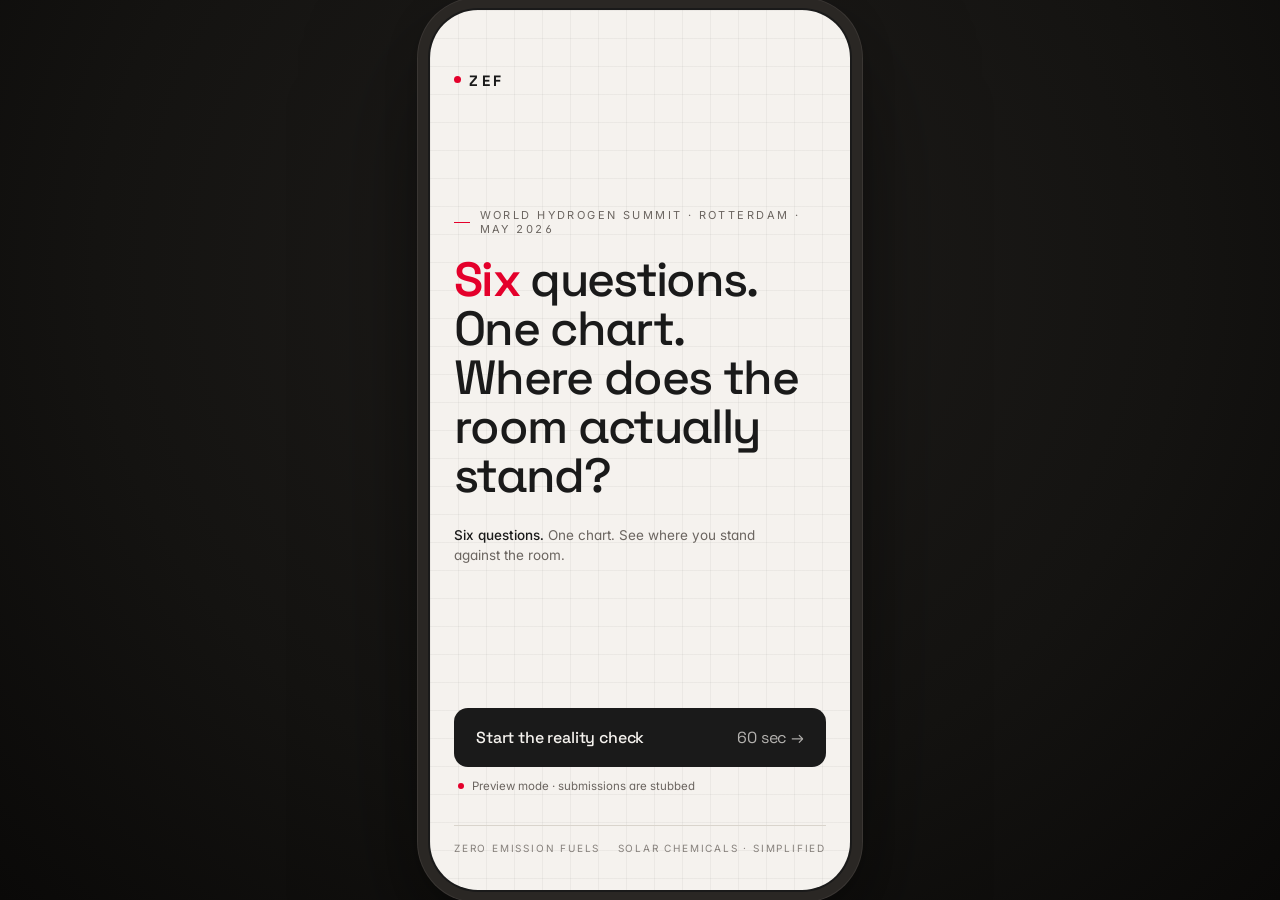
==== preview.html @ 68cc5682 "Expand to 6 questions, add multi-select Q2, drop ZEF claims, fix charts bug" ====
<!DOCTYPE html>
<!--
  Self-contained preview of the zef-poll microsite (six-question version).
  - All CSS and JS inlined.
  - API calls stubbed (console.log only); demo aggregate baked in.
  - For production, run the FastAPI server (see README.md).
-->
<html lang="en">
<head>
<meta charset="UTF-8">
<meta name="viewport" content="width=device-width, initial-scale=1, viewport-fit=cover">
<meta name="theme-color" content="#F5F2EE">
<title>ZEF — Hydrogen Reality Check (preview)</title>
<link rel="preconnect" href="https://fonts.googleapis.com">
<link rel="preconnect" href="https://fonts.gstatic.com" crossorigin>
<link href="https://fonts.googleapis.com/css2?family=Space+Grotesk:wght@400;500;600;700&family=Inter:wght@300;400;500;600&display=swap" rel="stylesheet">
<style>
:root{
  --red:#E4002B; --red-ink:#B80023;
  --bg:#F5F2EE; --ink:#1A1A1A; --ink-deep:#0B0B0B;
  --grey:#C9C4BE; --grey-soft:#E5E1DB; --grey-line:#D9D4CC;
  --muted:#6B6560;
  --display:'Space Grotesk','Söhne',system-ui,sans-serif;
  --body:'Inter',system-ui,sans-serif;
  --ease:cubic-bezier(.2,.8,.2,1);
}
*{box-sizing:border-box;-webkit-tap-highlight-color:transparent}
html,body{margin:0;padding:0;height:100%;overflow:hidden;background:#2a2724;}
body{font-family:var(--body);color:var(--ink);font-feature-settings:"ss01","cv11","tnum";-webkit-font-smoothing:antialiased;}
.stage{position:fixed;inset:0;display:flex;align-items:center;justify-content:center;background:radial-gradient(ellipse at 50% 30%,#1f1d1b 0%,#141311 60%,#0a0908 100%);padding:env(safe-area-inset-top) env(safe-area-inset-right) env(safe-area-inset-bottom) env(safe-area-inset-left);}
.phone{position:relative;width:min(100vw,420px);height:min(100vh,880px);background:var(--bg);overflow:hidden;border-radius:0;}
@media (min-width:500px){.phone{border-radius:48px;box-shadow:0 0 0 2px #1a1a1a,0 0 0 12px #2a2724,0 0 0 13px #3a3633,0 50px 120px rgba(0,0,0,.5),0 10px 40px rgba(0,0,0,.35);}}
.phone::before{content:"";position:absolute;inset:0;pointer-events:none;z-index:1;background-image:linear-gradient(to right,rgba(26,26,26,.045) 1px,transparent 1px),linear-gradient(to bottom,rgba(26,26,26,.045) 1px,transparent 1px);background-size:28px 28px;mix-blend-mode:multiply;}
.scene{position:absolute;inset:0;z-index:2;display:flex;flex-direction:column;padding:56px 24px 28px;opacity:0;transform:translateX(12px);pointer-events:none;transition:opacity .28s var(--ease),transform .32s var(--ease);overflow-y:auto;overflow-x:hidden;-webkit-overflow-scrolling:touch;}
.scene.is-active{opacity:1;transform:translateX(0);pointer-events:auto}
.scene.is-exit-left{transform:translateX(-12px)}
.topbar{display:flex;align-items:center;justify-content:space-between;height:28px;margin-bottom:auto;}
.wordmark{font-family:var(--display);font-weight:700;font-size:15px;letter-spacing:.24em;color:var(--ink);display:flex;align-items:center;gap:8px;}
.wordmark .dot{width:7px;height:7px;background:var(--red);border-radius:50%;display:inline-block;transform:translateY(-1px)}
.progress{display:flex;align-items:center;gap:10px;font-family:var(--body);font-size:11px;font-variant-numeric:tabular-nums;color:var(--muted);letter-spacing:.08em;}
.progress-bar{width:64px;height:2px;background:var(--grey-soft);border-radius:2px;overflow:hidden;position:relative}
.progress-bar i{position:absolute;inset:0;background:var(--ink);transform-origin:left;transform:scaleX(0);transition:transform .5s var(--ease)}
.back{width:28px;height:28px;display:flex;align-items:center;justify-content:center;border-radius:50%;background:transparent;border:1px solid var(--grey-line);cursor:pointer;color:var(--ink);opacity:0;pointer-events:none;transition:opacity .25s;margin-right:-4px;}
.back.is-visible{opacity:1;pointer-events:auto}
.back svg{width:12px;height:12px}
#scene-hook{padding:56px 24px 36px}
.hook-body{flex:1;display:flex;flex-direction:column;justify-content:center;max-width:100%}
.hook-eyebrow{font-family:var(--body);font-size:11px;letter-spacing:.22em;text-transform:uppercase;color:var(--muted);margin-bottom:20px;display:flex;align-items:center;gap:10px;}
.hook-eyebrow .bar{width:18px;height:1px;background:var(--red)}
.hook-headline{font-family:var(--display);font-weight:500;font-size:clamp(36px,9.5vw,48px);line-height:1.02;letter-spacing:-.035em;color:var(--ink);margin:0 0 24px;}
.hook-headline .num{color:var(--red);font-weight:600;font-variant-numeric:tabular-nums}
.hook-headline .word{display:inline-block;margin-right:.24em;opacity:0;transform:translateY(14px);transition:opacity .6s var(--ease),transform .6s var(--ease);}
.scene.is-active .hook-headline .word{opacity:1;transform:translateY(0)}
.hook-sub{font-family:var(--body);font-size:13.5px;line-height:1.5;color:var(--muted);max-width:320px;margin:0;}
.hook-sub b{color:var(--ink);font-weight:500}
.hook-cta-wrap{display:flex;flex-direction:column;gap:12px;margin-top:28px}
.cta{background:var(--ink);color:var(--bg);border:none;font-family:var(--display);font-weight:500;font-size:16px;letter-spacing:-.01em;padding:19px 22px;border-radius:14px;display:flex;align-items:center;justify-content:space-between;cursor:pointer;transition:transform .15s var(--ease),background .2s;}
.cta:hover{background:#000}
.cta:active{transform:scale(.985)}
.cta .arrow{font-family:var(--display);font-weight:400;opacity:.7}
.hook-context{font-family:var(--body);font-size:11.5px;color:var(--muted);display:flex;align-items:center;gap:8px;padding:0 4px;}
.pulse-dot{width:6px;height:6px;border-radius:50%;background:var(--red);box-shadow:0 0 0 0 rgba(228,0,43,.6);animation:pulse 2.2s infinite}
@keyframes pulse{0%{box-shadow:0 0 0 0 rgba(228,0,43,.5)}70%{box-shadow:0 0 0 8px rgba(228,0,43,0)}100%{box-shadow:0 0 0 0 rgba(228,0,43,0)}}
.hook-signature{font-family:var(--body);font-size:10px;letter-spacing:.18em;text-transform:uppercase;color:var(--muted);margin-top:32px;display:flex;justify-content:space-between;align-items:center;padding-top:16px;border-top:1px solid var(--grey-line);}
.hook-signature span{opacity:.8}
.q-eyebrow{font-family:var(--body);font-size:11px;letter-spacing:.22em;text-transform:uppercase;color:var(--muted);margin:28px 0 14px;}
.q-headline{font-family:var(--display);font-weight:500;font-size:clamp(28px,7.5vw,36px);line-height:1.05;letter-spacing:-.028em;color:var(--ink);margin:0 0 10px;}
.q-sub{font-family:var(--body);font-size:13px;color:var(--muted);margin:0 0 24px;letter-spacing:.02em;}
.q-sub b{color:var(--ink);font-weight:500}
.options{display:flex;flex-direction:column;gap:9px;flex:1}
.opt{position:relative;display:flex;align-items:center;gap:14px;padding:16px 18px 16px 16px;background:transparent;border:1px solid var(--grey-line);border-radius:14px;cursor:pointer;font-family:var(--display);font-weight:500;font-size:18px;letter-spacing:-.02em;color:var(--ink);text-align:left;transition:border-color .18s,background .18s,transform .12s var(--ease),opacity .15s;overflow:hidden;}
.opt:hover{border-color:var(--ink);background:rgba(26,26,26,.02)}
.opt .tick{width:20px;height:20px;border-radius:50%;border:1.5px solid var(--grey);display:flex;align-items:center;justify-content:center;flex-shrink:0;transition:border-color .2s,background .2s;}
.opt .tick svg{width:10px;height:10px;opacity:0;transform:scale(.6);transition:opacity .15s,transform .15s}
.opt .label{flex:1}
.opt .hint{font-family:var(--body);font-size:12px;color:var(--muted);font-weight:400;letter-spacing:0}
.opt.is-locked{border-color:var(--red);background:rgba(228,0,43,.04);animation:lockscale .22s var(--ease);}
.opt.is-locked .tick{border-color:var(--red);background:var(--red)}
.opt.is-locked .tick svg{opacity:1;transform:scale(1)}
.opt.is-locked .hint{color:var(--red)}
@keyframes lockscale{0%{transform:scale(1)}40%{transform:scale(.98)}100%{transform:scale(1)}}
.options.multi .opt .tick{border-radius:4px}
.opt.is-disabled{opacity:.42;cursor:not-allowed}
.opt.is-disabled:hover{border-color:var(--grey-line);background:transparent}
.continue-btn{margin-top:14px;width:100%;background:var(--ink);color:var(--bg);border:none;border-radius:14px;padding:18px 22px;font-family:var(--display);font-weight:500;font-size:16px;letter-spacing:-.01em;cursor:pointer;transition:background .2s,opacity .2s,transform .12s var(--ease);display:flex;align-items:center;justify-content:space-between;gap:12px;}
.continue-btn:disabled{opacity:.35;cursor:not-allowed}
.continue-btn:not(:disabled):hover{background:#000}
.continue-btn:not(:disabled):active{transform:scale(.985)}
.continue-btn .continue-meta{font-family:var(--body);font-size:11px;letter-spacing:.16em;text-transform:uppercase;opacity:.6;font-variant-numeric:tabular-nums;}
.chart-note{font-family:var(--body);font-size:10.5px;color:var(--muted);margin-top:8px;letter-spacing:.02em;line-height:1.4;}
#scene-reveal .reveal-inner{display:flex;flex-direction:column;min-height:100%}
.reveal-head{margin:20px 0 24px}
.reveal-kicker{font-family:var(--body);font-size:11px;letter-spacing:.22em;text-transform:uppercase;color:var(--red);margin:0 0 12px;display:flex;align-items:center;gap:8px;}
.reveal-kicker .bar{width:18px;height:1px;background:var(--red)}
.reveal-headline{font-family:var(--display);font-weight:500;font-size:clamp(30px,8vw,38px);line-height:1.04;letter-spacing:-.03em;color:var(--ink);margin:0;}
.reveal-headline .pct{color:var(--red);font-weight:600;font-variant-numeric:tabular-nums}
.reveal-sub{font-family:var(--body);font-size:13px;color:var(--muted);margin-top:14px;line-height:1.5}
.chart{margin-top:4px;position:relative}
.chart-title{font-family:var(--body);font-size:11px;letter-spacing:.18em;text-transform:uppercase;color:var(--muted);margin-bottom:14px;display:flex;justify-content:space-between;}
.chart-title .tot{color:var(--ink);font-weight:500;font-variant-numeric:tabular-nums}
.bar-row{display:grid;grid-template-columns:96px 1fr 48px;align-items:center;gap:12px;padding:8px 0;}
.bar-label{font-family:var(--display);font-weight:500;font-size:13px;letter-spacing:-.01em;color:var(--ink);font-variant-numeric:tabular-nums;white-space:nowrap;overflow:hidden;text-overflow:ellipsis;}
.bar-track{height:10px;background:var(--grey-soft);border-radius:2px;overflow:visible;position:relative}
.bar-fill{height:100%;background:var(--grey);border-radius:2px;width:0%;transition:width .6s var(--ease);transition-delay:var(--d,0ms);}
.bar-row.is-user .bar-fill{background:var(--red);box-shadow:0 0 0 0 rgba(228,0,43,0);animation:userPulse 1.4s var(--ease) 800ms}
@keyframes userPulse{0%{box-shadow:0 0 0 0 rgba(228,0,43,.5)}60%{box-shadow:0 0 0 4px rgba(228,0,43,0)}100%{box-shadow:0 0 0 0 rgba(228,0,43,0)}}
.bar-pct{font-family:var(--display);font-weight:500;font-size:13px;color:var(--ink);text-align:right;font-variant-numeric:tabular-nums;opacity:0;transition:opacity .3s;transition-delay:var(--d,0ms);}
.is-revealed .bar-pct{opacity:1}
.bar-row.is-user .bar-label{color:var(--red)}
.bar-row.is-user .bar-pct{color:var(--red)}
.zef-marker{margin-top:24px;padding:16px 16px 16px 18px;border:1px solid var(--ink);border-radius:12px;background:var(--ink);color:var(--bg);display:flex;align-items:center;gap:14px;position:relative;opacity:0;transform:translateY(8px);transition:opacity .5s var(--ease),transform .5s var(--ease);transition-delay:.95s;}
.is-revealed .zef-marker{opacity:1;transform:translateY(0)}
.zef-marker .tick-line{position:absolute;top:-8px;left:var(--mark,40%);width:1px;height:8px;background:var(--red);}
.zef-marker .tick-line::before{content:"";position:absolute;top:-4px;left:-3px;width:7px;height:7px;background:var(--red);border-radius:50%;}
.zef-marker .kicker{font-family:var(--body);font-size:10px;letter-spacing:.22em;text-transform:uppercase;color:rgba(245,242,238,.55);margin-bottom:4px;}
.zef-marker .value{font-family:var(--display);font-weight:500;font-size:18px;letter-spacing:-.02em;color:var(--bg);font-variant-numeric:tabular-nums;}
.zef-marker .value .unit{color:rgba(245,242,238,.55);font-weight:400;font-size:12px;margin-left:4px}
.zef-marker .red-pill{margin-left:auto;padding:5px 9px;border:1px solid rgba(245,242,238,.2);border-radius:99px;font-family:var(--body);font-size:10px;letter-spacing:.14em;text-transform:uppercase;color:rgba(245,242,238,.7);}
.expand-trigger{margin-top:28px;padding:14px 0;background:none;border:none;border-top:1px solid var(--grey-line);font-family:var(--body);font-size:13px;color:var(--ink);letter-spacing:.01em;display:flex;align-items:center;justify-content:space-between;cursor:pointer;width:100%;}
.expand-trigger .chev{transition:transform .3s var(--ease);font-family:var(--display)}
.expand-trigger.is-open .chev{transform:rotate(180deg)}
.extra-charts{max-height:0;overflow:hidden;transition:max-height .5s var(--ease)}
.extra-charts.is-open{max-height:3200px}
.extra-charts .chart{margin-top:22px;padding-top:22px;border-top:1px dashed var(--grey-line)}
.extra-charts .chart:first-child{border-top:none;padding-top:0}
.reveal-footer{margin-top:32px;padding-top:20px;border-top:1px solid var(--grey-line);display:flex;gap:10px;}
.btn-ghost{flex:1;background:transparent;border:1px solid var(--grey-line);border-radius:12px;padding:16px;font-family:var(--display);font-weight:500;font-size:14px;letter-spacing:-.01em;color:var(--ink);cursor:pointer;transition:border-color .2s,background .2s;}
.btn-ghost:hover{border-color:var(--ink)}
.btn-solid{flex:1.4;background:var(--red);color:#fff;border:none;border-radius:12px;padding:16px;font-family:var(--display);font-weight:500;font-size:14px;letter-spacing:-.01em;cursor:pointer;transition:background .2s,transform .12s var(--ease);display:flex;align-items:center;justify-content:center;gap:8px;}
.btn-solid:hover{background:var(--red-ink)}
.btn-solid:active{transform:scale(.985)}
.lead-body{flex:1;display:flex;flex-direction:column;justify-content:center}
.lead-head{margin-bottom:26px}
.lead-kicker{font-family:var(--body);font-size:11px;letter-spacing:.22em;text-transform:uppercase;color:var(--muted);margin:0 0 14px;display:flex;align-items:center;gap:8px;}
.lead-kicker .bar{width:18px;height:1px;background:var(--red)}
.lead-headline{font-family:var(--display);font-weight:500;font-size:clamp(26px,7vw,32px);line-height:1.07;letter-spacing:-.028em;color:var(--ink);margin:0 0 10px;}
.lead-sub{font-family:var(--body);font-size:13px;color:var(--muted);line-height:1.5;margin:0;max-width:310px}
.field{position:relative;margin-top:22px}
.field input{width:100%;background:#fff;border:1px solid var(--grey-line);border-radius:12px;padding:18px;font-family:var(--body);font-size:16px;color:var(--ink);outline:none;transition:border-color .2s,box-shadow .2s;font-variant-numeric:tabular-nums;}
.field input::placeholder{color:var(--muted)}
.field input:focus{border-color:var(--ink);box-shadow:0 0 0 3px rgba(26,26,26,.06)}
.field input.is-invalid{border-color:var(--red);box-shadow:0 0 0 3px rgba(228,0,43,.08)}
.chips{display:flex;flex-wrap:wrap;gap:6px;margin-top:14px;}
.chip{flex:1;min-width:0;text-align:center;padding:11px 6px;border:1px solid var(--grey-line);border-radius:99px;background:transparent;font-family:var(--body);font-size:13px;font-weight:500;color:var(--ink);cursor:pointer;transition:all .18s var(--ease);white-space:nowrap;}
.chip:hover{border-color:var(--ink)}
.chip.is-on{background:var(--ink);color:var(--bg);border-color:var(--ink)}
.chips-hint{font-family:var(--body);font-size:11px;color:var(--muted);margin-top:10px;letter-spacing:.04em;}
.lead-submit{margin-top:20px;width:100%;background:var(--red);color:#fff;border:none;border-radius:14px;padding:19px;font-family:var(--display);font-weight:500;font-size:16px;letter-spacing:-.01em;cursor:pointer;transition:background .2s,transform .12s var(--ease);}
.lead-submit:hover{background:var(--red-ink)}
.lead-submit:active{transform:scale(.985)}
.lead-submit:disabled{opacity:.6;cursor:wait}
.lead-error{margin-top:12px;font-family:var(--body);font-size:12px;color:var(--red);letter-spacing:.02em;}
.success{display:none;flex-direction:column;align-items:flex-start;padding:28px 0;}
.success.is-on{display:flex;animation:fadeUp .5s var(--ease)}
@keyframes fadeUp{from{opacity:0;transform:translateY(8px)}to{opacity:1;transform:translateY(0)}}
.success .check{width:42px;height:42px;border-radius:50%;background:var(--ink);color:var(--bg);display:flex;align-items:center;justify-content:center;margin-bottom:20px;}
.success .big{font-family:var(--display);font-weight:500;font-size:24px;letter-spacing:-.02em;line-height:1.2;margin:0 0 8px;color:var(--ink);}
.success .small{font-family:var(--body);font-size:13px;color:var(--muted);margin:0 0 22px}
.success a.see{font-family:var(--body);font-size:13px;color:var(--ink);text-decoration:none;border-bottom:1px solid var(--ink);padding-bottom:2px;}
.success a.see:hover{color:var(--red);border-color:var(--red)}
.lead-sig{margin-top:28px;padding-top:16px;border-top:1px solid var(--grey-line);font-family:var(--body);font-size:10px;letter-spacing:.18em;text-transform:uppercase;color:var(--muted);display:flex;justify-content:space-between;}
@media (max-width:380px){
  .scene{padding:44px 20px 24px}
  .chip{font-size:12px;padding:10px 4px}
  .bar-row{grid-template-columns:80px 1fr 44px}
  .opt{font-size:17px;padding:14px 16px}
}
</style>
</head>
<body data-hook="C">

<div class="stage">
  <div class="phone" id="phone">

    <!-- HOOK -->
    <section class="scene is-active" id="scene-hook">
      <div class="topbar">
        <div class="wordmark"><span class="dot"></span>ZEF</div>
        <div class="progress" style="visibility:hidden">0 / 6</div>
      </div>
      <div class="hook-body">
        <div class="hook-eyebrow"><span class="bar"></span>World Hydrogen Summit · Rotterdam · May 2026</div>
        <h1 class="hook-headline" id="hook-headline"></h1>
        <p class="hook-sub"><b>Six questions.</b> One chart. See where you stand against the room.</p>
      </div>
      <div class="hook-cta-wrap">
        <button class="cta" data-goto="q1"><span>Start the reality check</span><span class="arrow">60 sec →</span></button>
        <div class="hook-context"><span class="pulse-dot"></span><span>Preview mode · submissions are stubbed</span></div>
      </div>
      <div class="hook-signature"><span>Zero Emission Fuels</span><span>SOLAR CHEMICALS · SIMPLIFIED</span></div>
    </section>

    <!-- Q1 (single) -->
    <section class="scene" id="scene-q1">
      <div class="topbar">
        <button class="back is-visible" data-goto="hook" aria-label="Back"><svg viewBox="0 0 24 24" fill="none"><path d="M15 4l-8 8 8 8" stroke="currentColor" stroke-width="2" stroke-linecap="round" stroke-linejoin="round"/></svg></button>
        <div class="progress"><span>1 / 6</span><div class="progress-bar"><i style="transform:scaleX(.1666)"></i></div></div>
      </div>
      <div class="q-eyebrow">Question 01</div>
      <h2 class="q-headline">Where will green H<span style="vertical-align:sub;font-size:.6em">2</span> land by 2030?</h2>
      <p class="q-sub"><b>€ / kg</b> · best guess</p>
      <div class="options" data-question="q1">
        <button class="opt" data-value="lt2"><span class="tick"><svg viewBox="0 0 12 12" fill="none"><path d="M2 6l3 3 5-6" stroke="#fff" stroke-width="2" stroke-linecap="round" stroke-linejoin="round"/></svg></span><span class="label">Under €2</span><span class="hint">Aggressive</span></button>
        <button class="opt" data-value="2to3"><span class="tick"><svg viewBox="0 0 12 12" fill="none"><path d="M2 6l3 3 5-6" stroke="#fff" stroke-width="2" stroke-linecap="round" stroke-linejoin="round"/></svg></span><span class="label">€2 – €3</span><span class="hint">The consensus</span></button>
        <button class="opt" data-value="3to5"><span class="tick"><svg viewBox="0 0 12 12" fill="none"><path d="M2 6l3 3 5-6" stroke="#fff" stroke-width="2" stroke-linecap="round" stroke-linejoin="round"/></svg></span><span class="label">€3 – €5</span><span class="hint">Cautious</span></button>
        <button class="opt" data-value="5to8"><span class="tick"><svg viewBox="0 0 12 12" fill="none"><path d="M2 6l3 3 5-6" stroke="#fff" stroke-width="2" stroke-linecap="round" stroke-linejoin="round"/></svg></span><span class="label">€5 – €8</span><span class="hint">Skeptical</span></button>
        <button class="opt" data-value="gt8"><span class="tick"><svg viewBox="0 0 12 12" fill="none"><path d="M2 6l3 3 5-6" stroke="#fff" stroke-width="2" stroke-linecap="round" stroke-linejoin="round"/></svg></span><span class="label">Over €8</span><span class="hint">Very skeptical</span></button>
      </div>
    </section>

    <!-- Q2 (MULTI-SELECT, max 3) -->
    <section class="scene" id="scene-q2">
      <div class="topbar">
        <button class="back is-visible" data-goto="q1" aria-label="Back"><svg viewBox="0 0 24 24" fill="none"><path d="M15 4l-8 8 8 8" stroke="currentColor" stroke-width="2" stroke-linecap="round" stroke-linejoin="round"/></svg></button>
        <div class="progress"><span>2 / 6</span><div class="progress-bar"><i style="transform:scaleX(.3333)"></i></div></div>
      </div>
      <div class="q-eyebrow">Question 02</div>
      <h2 class="q-headline">What drives the cost of green H<span style="vertical-align:sub;font-size:.6em">2</span>?</h2>
      <p class="q-sub"><b>Pick up to 3</b> · multiple choice</p>
      <div class="options multi" data-question="q2" data-multi="1" data-max-select="3">
        <button class="opt" data-value="power"><span class="tick"><svg viewBox="0 0 12 12" fill="none"><path d="M2 6l3 3 5-6" stroke="#fff" stroke-width="2" stroke-linecap="round" stroke-linejoin="round"/></svg></span><span class="label">Power</span><span class="hint">Electricity price</span></button>
        <button class="opt" data-value="electrolyzers"><span class="tick"><svg viewBox="0 0 12 12" fill="none"><path d="M2 6l3 3 5-6" stroke="#fff" stroke-width="2" stroke-linecap="round" stroke-linejoin="round"/></svg></span><span class="label">Electrolyzers</span><span class="hint">CAPEX, supply</span></button>
        <button class="opt" data-value="epc"><span class="tick"><svg viewBox="0 0 12 12" fill="none"><path d="M2 6l3 3 5-6" stroke="#fff" stroke-width="2" stroke-linecap="round" stroke-linejoin="round"/></svg></span><span class="label">EPC costs</span><span class="hint">Build & integration</span></button>
        <button class="opt" data-value="certification"><span class="tick"><svg viewBox="0 0 12 12" fill="none"><path d="M2 6l3 3 5-6" stroke="#fff" stroke-width="2" stroke-linecap="round" stroke-linejoin="round"/></svg></span><span class="label">Certification</span><span class="hint">Standards, audits</span></button>
        <button class="opt" data-value="cost"><span class="tick"><svg viewBox="0 0 12 12" fill="none"><path d="M2 6l3 3 5-6" stroke="#fff" stroke-width="2" stroke-linecap="round" stroke-linejoin="round"/></svg></span><span class="label">Capital cost</span><span class="hint">Financing, WACC</span></button>
        <button class="opt" data-value="demand"><span class="tick"><svg viewBox="0 0 12 12" fill="none"><path d="M2 6l3 3 5-6" stroke="#fff" stroke-width="2" stroke-linecap="round" stroke-linejoin="round"/></svg></span><span class="label">Demand</span><span class="hint">Offtake uncertainty</span></button>
      </div>
      <button class="continue-btn" data-question="q2" disabled><span class="continue-label">Continue</span><span class="continue-meta"><span class="count">0</span> / 3</span></button>
    </section>

    <!-- Q3 -->
    <section class="scene" id="scene-q3">
      <div class="topbar">
        <button class="back is-visible" data-goto="q2" aria-label="Back"><svg viewBox="0 0 24 24" fill="none"><path d="M15 4l-8 8 8 8" stroke="currentColor" stroke-width="2" stroke-linecap="round" stroke-linejoin="round"/></svg></button>
        <div class="progress"><span>3 / 6</span><div class="progress-bar"><i style="transform:scaleX(.5)"></i></div></div>
      </div>
      <div class="q-eyebrow">Question 03</div>
      <h2 class="q-headline">How many GW of green H<span style="vertical-align:sub;font-size:.6em">2</span> by 2035?</h2>
      <p class="q-sub">Operational gigawatts · global</p>
      <div class="options" data-question="q3">
        <button class="opt" data-value="lt20"><span class="tick"><svg viewBox="0 0 12 12" fill="none"><path d="M2 6l3 3 5-6" stroke="#fff" stroke-width="2" stroke-linecap="round" stroke-linejoin="round"/></svg></span><span class="label">Under 20 GW</span><span class="hint">Stalled</span></button>
        <button class="opt" data-value="20to100"><span class="tick"><svg viewBox="0 0 12 12" fill="none"><path d="M2 6l3 3 5-6" stroke="#fff" stroke-width="2" stroke-linecap="round" stroke-linejoin="round"/></svg></span><span class="label">20 – 100 GW</span><span class="hint">Slow build</span></button>
        <button class="opt" data-value="100to250"><span class="tick"><svg viewBox="0 0 12 12" fill="none"><path d="M2 6l3 3 5-6" stroke="#fff" stroke-width="2" stroke-linecap="round" stroke-linejoin="round"/></svg></span><span class="label">100 – 250 GW</span><span class="hint">On pace</span></button>
        <button class="opt" data-value="250to500"><span class="tick"><svg viewBox="0 0 12 12" fill="none"><path d="M2 6l3 3 5-6" stroke="#fff" stroke-width="2" stroke-linecap="round" stroke-linejoin="round"/></svg></span><span class="label">250 – 500 GW</span><span class="hint">Acceleration</span></button>
        <button class="opt" data-value="gt500"><span class="tick"><svg viewBox="0 0 12 12" fill="none"><path d="M2 6l3 3 5-6" stroke="#fff" stroke-width="2" stroke-linecap="round" stroke-linejoin="round"/></svg></span><span class="label">Over 500 GW</span><span class="hint">Boom</span></button>
      </div>
    </section>

    <!-- Q4 -->
    <section class="scene" id="scene-q4">
      <div class="topbar">
        <button class="back is-visible" data-goto="q3" aria-label="Back"><svg viewBox="0 0 24 24" fill="none"><path d="M15 4l-8 8 8 8" stroke="currentColor" stroke-width="2" stroke-linecap="round" stroke-linejoin="round"/></svg></button>
        <div class="progress"><span>4 / 6</span><div class="progress-bar"><i style="transform:scaleX(.6666)"></i></div></div>
      </div>
      <div class="q-eyebrow">Question 04</div>
      <h2 class="q-headline">Where will green H<span style="vertical-align:sub;font-size:.6em">2</span> actually be used?</h2>
      <p class="q-sub">Pick the biggest use case</p>
      <div class="options" data-question="q4">
        <button class="opt" data-value="methanol"><span class="tick"><svg viewBox="0 0 12 12" fill="none"><path d="M2 6l3 3 5-6" stroke="#fff" stroke-width="2" stroke-linecap="round" stroke-linejoin="round"/></svg></span><span class="label">Methanol</span><span class="hint">Feedstock</span></button>
        <button class="opt" data-value="ammonia"><span class="tick"><svg viewBox="0 0 12 12" fill="none"><path d="M2 6l3 3 5-6" stroke="#fff" stroke-width="2" stroke-linecap="round" stroke-linejoin="round"/></svg></span><span class="label">Ammonia</span><span class="hint">Fertilizer + carrier</span></button>
        <button class="opt" data-value="refinery"><span class="tick"><svg viewBox="0 0 12 12" fill="none"><path d="M2 6l3 3 5-6" stroke="#fff" stroke-width="2" stroke-linecap="round" stroke-linejoin="round"/></svg></span><span class="label">Refinery</span><span class="hint">Hydrocrackers</span></button>
        <button class="opt" data-value="transport"><span class="tick"><svg viewBox="0 0 12 12" fill="none"><path d="M2 6l3 3 5-6" stroke="#fff" stroke-width="2" stroke-linecap="round" stroke-linejoin="round"/></svg></span><span class="label">H₂ as transport fuel</span><span class="hint">Trucks, buses</span></button>
        <button class="opt" data-value="emethane"><span class="tick"><svg viewBox="0 0 12 12" fill="none"><path d="M2 6l3 3 5-6" stroke="#fff" stroke-width="2" stroke-linecap="round" stroke-linejoin="round"/></svg></span><span class="label">e-Methane</span><span class="hint">Gas grid</span></button>
        <button class="opt" data-value="esaf"><span class="tick"><svg viewBox="0 0 12 12" fill="none"><path d="M2 6l3 3 5-6" stroke="#fff" stroke-width="2" stroke-linecap="round" stroke-linejoin="round"/></svg></span><span class="label">eSAF / jet fuel</span><span class="hint">Aviation</span></button>
      </div>
    </section>

    <!-- Q5 -->
    <section class="scene" id="scene-q5">
      <div class="topbar">
        <button class="back is-visible" data-goto="q4" aria-label="Back"><svg viewBox="0 0 24 24" fill="none"><path d="M15 4l-8 8 8 8" stroke="currentColor" stroke-width="2" stroke-linecap="round" stroke-linejoin="round"/></svg></button>
        <div class="progress"><span>5 / 6</span><div class="progress-bar"><i style="transform:scaleX(.8333)"></i></div></div>
      </div>
      <div class="q-eyebrow">Question 05</div>
      <h2 class="q-headline">Where will most green H<span style="vertical-align:sub;font-size:.6em">2</span> be produced in 2035?</h2>
      <p class="q-sub">Pick the continent</p>
      <div class="options" data-question="q5">
        <button class="opt" data-value="africa"><span class="tick"><svg viewBox="0 0 12 12" fill="none"><path d="M2 6l3 3 5-6" stroke="#fff" stroke-width="2" stroke-linecap="round" stroke-linejoin="round"/></svg></span><span class="label">Africa</span><span class="hint">Solar abundance</span></button>
        <button class="opt" data-value="eu"><span class="tick"><svg viewBox="0 0 12 12" fill="none"><path d="M2 6l3 3 5-6" stroke="#fff" stroke-width="2" stroke-linecap="round" stroke-linejoin="round"/></svg></span><span class="label">Europe</span><span class="hint">Policy push</span></button>
        <button class="opt" data-value="asia"><span class="tick"><svg viewBox="0 0 12 12" fill="none"><path d="M2 6l3 3 5-6" stroke="#fff" stroke-width="2" stroke-linecap="round" stroke-linejoin="round"/></svg></span><span class="label">Asia</span><span class="hint">Demand pull</span></button>
        <button class="opt" data-value="anz"><span class="tick"><svg viewBox="0 0 12 12" fill="none"><path d="M2 6l3 3 5-6" stroke="#fff" stroke-width="2" stroke-linecap="round" stroke-linejoin="round"/></svg></span><span class="label">Australia</span><span class="hint">Export plays</span></button>
        <button class="opt" data-value="northam"><span class="tick"><svg viewBox="0 0 12 12" fill="none"><path d="M2 6l3 3 5-6" stroke="#fff" stroke-width="2" stroke-linecap="round" stroke-linejoin="round"/></svg></span><span class="label">North America</span><span class="hint">IRA, scale</span></button>
        <button class="opt" data-value="southam"><span class="tick"><svg viewBox="0 0 12 12" fill="none"><path d="M2 6l3 3 5-6" stroke="#fff" stroke-width="2" stroke-linecap="round" stroke-linejoin="round"/></svg></span><span class="label">South America</span><span class="hint">Hydro + wind</span></button>
      </div>
    </section>

    <!-- Q6 -->
    <section class="scene" id="scene-q6">
      <div class="topbar">
        <button class="back is-visible" data-goto="q5" aria-label="Back"><svg viewBox="0 0 24 24" fill="none"><path d="M15 4l-8 8 8 8" stroke="currentColor" stroke-width="2" stroke-linecap="round" stroke-linejoin="round"/></svg></button>
        <div class="progress"><span>6 / 6</span><div class="progress-bar"><i style="transform:scaleX(1)"></i></div></div>
      </div>
      <div class="q-eyebrow">Question 06</div>
      <h2 class="q-headline">You'd seriously adopt at…</h2>
      <p class="q-sub"><b>€ / kg</b> H<span style="vertical-align:sub;font-size:.8em">2</span></p>
      <div class="options" data-question="q6">
        <button class="opt" data-value="lt2"><span class="tick"><svg viewBox="0 0 12 12" fill="none"><path d="M2 6l3 3 5-6" stroke="#fff" stroke-width="2" stroke-linecap="round" stroke-linejoin="round"/></svg></span><span class="label">Under €2</span><span class="hint">Instant yes</span></button>
        <button class="opt" data-value="2to3"><span class="tick"><svg viewBox="0 0 12 12" fill="none"><path d="M2 6l3 3 5-6" stroke="#fff" stroke-width="2" stroke-linecap="round" stroke-linejoin="round"/></svg></span><span class="label">€2 – €3</span><span class="hint">Likely</span></button>
        <button class="opt" data-value="3to5"><span class="tick"><svg viewBox="0 0 12 12" fill="none"><path d="M2 6l3 3 5-6" stroke="#fff" stroke-width="2" stroke-linecap="round" stroke-linejoin="round"/></svg></span><span class="label">€3 – €5</span><span class="hint">Niche use</span></button>
        <button class="opt" data-value="5to8"><span class="tick"><svg viewBox="0 0 12 12" fill="none"><path d="M2 6l3 3 5-6" stroke="#fff" stroke-width="2" stroke-linecap="round" stroke-linejoin="round"/></svg></span><span class="label">€5 – €8</span><span class="hint">Only with policy</span></button>
        <button class="opt" data-value="gt8"><span class="tick"><svg viewBox="0 0 12 12" fill="none"><path d="M2 6l3 3 5-6" stroke="#fff" stroke-width="2" stroke-linecap="round" stroke-linejoin="round"/></svg></span><span class="label">Over €8</span><span class="hint">Only mandated</span></button>
        <button class="opt" data-value="not_us"><span class="tick"><svg viewBox="0 0 12 12" fill="none"><path d="M2 6l3 3 5-6" stroke="#fff" stroke-width="2" stroke-linecap="round" stroke-linejoin="round"/></svg></span><span class="label">Not us</span><span class="hint">Different molecule</span></button>
      </div>
    </section>

    <!-- REVEAL -->
    <section class="scene" id="scene-reveal">
      <div class="reveal-inner">
        <div class="topbar"><div class="wordmark"><span class="dot"></span>ZEF</div><div class="progress"><span id="rev-live">0 ANSWERED</span></div></div>
        <div class="reveal-head">
          <div class="reveal-kicker"><span class="bar"></span>Your pulse</div>
          <h2 class="reveal-headline" id="reveal-headline"></h2>
          <p class="reveal-sub" id="reveal-sub"></p>
        </div>

        <div class="chart" id="chart-q1" data-question="q1">
          <div class="chart-title"><span>Q1 · €/kg by 2030</span><span class="tot">n = <span class="rev-n">0</span></span></div>
          <div class="bars"></div>
          <div class="zef-marker" data-marker-for="q1" hidden>
            <div class="tick-line"></div>
            <div><div class="kicker"></div><div class="value"></div></div>
            <div class="red-pill"></div>
          </div>
        </div>

        <button class="expand-trigger" id="expand-btn"><span>See all 6 charts</span><span class="chev">↓</span></button>
        <div class="extra-charts" id="extra-charts">
          <div class="chart" id="chart-q2" data-question="q2"><div class="chart-title"><span>Q2 · Top cost drivers</span><span class="tot">n = <span class="rev-n">0</span></span></div><div class="bars"></div><div class="chart-note">% of respondents who picked each · can sum to &gt;100%</div></div>
          <div class="chart" id="chart-q3" data-question="q3"><div class="chart-title"><span>Q3 · GW operational by 2035</span><span class="tot">n = <span class="rev-n">0</span></span></div><div class="bars"></div></div>
          <div class="chart" id="chart-q4" data-question="q4"><div class="chart-title"><span>Q4 · End-use</span><span class="tot">n = <span class="rev-n">0</span></span></div><div class="bars"></div></div>
          <div class="chart" id="chart-q5" data-question="q5"><div class="chart-title"><span>Q5 · Production continent</span><span class="tot">n = <span class="rev-n">0</span></span></div><div class="bars"></div></div>
          <div class="chart" id="chart-q6" data-question="q6"><div class="chart-title"><span>Q6 · You'd adopt at…</span><span class="tot">n = <span class="rev-n">0</span></span></div><div class="bars"></div></div>
        </div>

        <div class="reveal-footer">
          <button class="btn-ghost" data-goto="hook" data-reset="1">Start over</button>
          <button class="btn-solid" data-goto="lead">Get the full benchmark →</button>
        </div>
      </div>
    </section>

    <!-- LEAD -->
    <section class="scene" id="scene-lead">
      <div class="topbar">
        <button class="back is-visible" data-goto="reveal" aria-label="Back"><svg viewBox="0 0 24 24" fill="none"><path d="M15 4l-8 8 8 8" stroke="currentColor" stroke-width="2" stroke-linecap="round" stroke-linejoin="round"/></svg></button>
        <div class="progress"><span>Step 2</span></div>
      </div>
      <div class="lead-body">
        <div class="lead-head">
          <div class="lead-kicker"><span class="bar"></span>After the summit</div>
          <h2 class="lead-headline">Want the full benchmark after the summit?</h2>
          <p class="lead-sub">We'll send you the anonymized results once the poll closes.</p>
        </div>
        <form id="lead-form">
          <div class="field"><input type="email" id="lead-email" placeholder="you@company.com" autocomplete="email" inputmode="email" required></div>
          <div class="chips" id="role-chips">
            <button type="button" class="chip" data-role="investor">Investor</button>
            <button type="button" class="chip" data-role="developer">Developer</button>
            <button type="button" class="chip" data-role="offtaker">Offtaker</button>
            <button type="button" class="chip" data-role="policy">Policy</button>
            <button type="button" class="chip" data-role="other">Other</button>
          </div>
          <div class="chips-hint">Optional · helps us tailor the sample</div>
          <button type="submit" class="lead-submit">Send it to me</button>
          <div class="lead-error" id="lead-error" hidden></div>
        </form>
        <div class="success" id="lead-success">
          <div class="check"><svg width="18" height="18" viewBox="0 0 18 18" fill="none"><path d="M3 9l4 4 8-9" stroke="currentColor" stroke-width="2" stroke-linecap="round" stroke-linejoin="round"/></svg></div>
          <p class="big">On the list. See you in the inbox.</p>
          <p class="small">We'll send the anonymized WHS 2026 results within 72h of the summit close.</p>
          <a class="see" href="https://zef.tech" target="_blank" rel="noopener">See what ZEF does →</a>
        </div>
      </div>
      <div class="lead-sig"><span>ZEF · Delft</span><span>NO SPAM · UNSUBSCRIBE ANY TIME</span></div>
    </section>

  </div>
</div>

<script>
/* Self-contained preview — same logic as static/app.js but inline + stubbed APIs. */

const QUESTIONS = [
  {id:"q1",number:"01",chart_title:"Q1 · €/kg by 2030",
   options:[{value:"lt2",label:"Under €2",hint:"Aggressive"},{value:"2to3",label:"€2 – €3",hint:"The consensus"},{value:"3to5",label:"€3 – €5",hint:"Cautious"},{value:"5to8",label:"€5 – €8",hint:"Skeptical"},{value:"gt8",label:"Over €8",hint:"Very skeptical"}],
   short_labels:{lt2:"< €2","2to3":"€2–3","3to5":"€3–5","5to8":"€5–8",gt8:"> €8"}},
  {id:"q2",number:"02",chart_title:"Q2 · Top cost drivers",multi:true,max_select:3,
   options:[{value:"power",label:"Power",hint:"Electricity price"},{value:"electrolyzers",label:"Electrolyzers",hint:"CAPEX, supply"},{value:"epc",label:"EPC costs",hint:"Build & integration"},{value:"certification",label:"Certification",hint:"Standards, audits"},{value:"cost",label:"Capital cost",hint:"Financing, WACC"},{value:"demand",label:"Demand",hint:"Offtake uncertainty"}],
   short_labels:{power:"Power",electrolyzers:"Electrolyzers",epc:"EPC",certification:"Certification",cost:"Capital",demand:"Demand"}},
  {id:"q3",number:"03",chart_title:"Q3 · GW operational by 2035",
   options:[{value:"lt20",label:"Under 20 GW",hint:"Stalled"},{value:"20to100",label:"20 – 100 GW",hint:"Slow build"},{value:"100to250",label:"100 – 250 GW",hint:"On pace"},{value:"250to500",label:"250 – 500 GW",hint:"Acceleration"},{value:"gt500",label:"Over 500 GW",hint:"Boom"}],
   short_labels:{lt20:"< 20","20to100":"20–100","100to250":"100–250","250to500":"250–500",gt500:"> 500"}},
  {id:"q4",number:"04",chart_title:"Q4 · End-use",
   options:[{value:"methanol",label:"Methanol",hint:"Feedstock"},{value:"ammonia",label:"Ammonia",hint:"Fertilizer + carrier"},{value:"refinery",label:"Refinery",hint:"Hydrocrackers"},{value:"transport",label:"H₂ as transport fuel",hint:"Trucks, buses"},{value:"emethane",label:"e-Methane",hint:"Gas grid"},{value:"esaf",label:"eSAF / jet fuel",hint:"Aviation"}],
   short_labels:{methanol:"Methanol",ammonia:"Ammonia",refinery:"Refinery",transport:"Transport",emethane:"e-Methane",esaf:"eSAF"}},
  {id:"q5",number:"05",chart_title:"Q5 · Production continent",
   options:[{value:"africa",label:"Africa",hint:"Solar abundance"},{value:"eu",label:"Europe",hint:"Policy push"},{value:"asia",label:"Asia",hint:"Demand pull"},{value:"anz",label:"Australia",hint:"Export plays"},{value:"northam",label:"North America",hint:"IRA, scale"},{value:"southam",label:"South America",hint:"Hydro + wind"}],
   short_labels:{africa:"Africa",eu:"Europe",asia:"Asia",anz:"Australia",northam:"N. America",southam:"S. America"}},
  {id:"q6",number:"06",chart_title:"Q6 · You'd adopt at…",
   options:[{value:"lt2",label:"Under €2",hint:"Instant yes"},{value:"2to3",label:"€2 – €3",hint:"Likely"},{value:"3to5",label:"€3 – €5",hint:"Niche use"},{value:"5to8",label:"€5 – €8",hint:"Only with policy"},{value:"gt8",label:"Over €8",hint:"Only mandated"},{value:"not_us",label:"Not us",hint:"Different molecule"}],
   short_labels:{lt2:"< €2","2to3":"€2–3","3to5":"€3–5","5to8":"€5–8",gt8:"> €8",not_us:"Not us"}},
];
const HOOKS = {
  A: ["Hype","or","reality?","Pick","a","side."],
  B: ["Most","predictions","about","green","H₂","are","wrong.","Yours","included."],
  C: [{num:"Six"},"questions.","One","chart.","Where","does","the","room","actually","stand?"],
  D: ["Will","green","H₂","cost",{num:"€2"},"or",{num:"€10"},"by","2030?"],
};
const BENCHMARK = {question_id:"q1",kicker:"ZEF target",value:"< €3",unit:"/kg by 2030",pill:"TARGET",bucket:"2to3",bucket_offset:1.0};
let AGGREGATE = {
  total: 250,
  q1:{lt2:.05,"2to3":.20,"3to5":.40,"5to8":.25,gt8:.10},
  q2:{power:.55,electrolyzers:.50,epc:.35,certification:.30,cost:.20,demand:.20},
  q3:{lt20:.15,"20to100":.30,"100to250":.30,"250to500":.15,gt500:.10},
  q4:{methanol:.10,ammonia:.30,refinery:.15,transport:.10,emethane:.10,esaf:.25},
  q5:{africa:.18,eu:.20,asia:.30,anz:.10,northam:.14,southam:.08},
  q6:{lt2:.35,"2to3":.30,"3to5":.15,"5to8":.05,gt8:.02,not_us:.13},
};

const Q_IDS = QUESTIONS.map(q=>q.id);
const Q_BY_ID = Object.fromEntries(QUESTIONS.map(q=>[q.id,q]));
const SHORT = Object.fromEntries(QUESTIONS.map(q=>[q.id,q.short_labels||{}]));
const VALUES = Object.fromEntries(QUESTIONS.map(q=>[q.id,q.options.map(o=>o.value)]));
const IS_MULTI = qid => !!(Q_BY_ID[qid] && Q_BY_ID[qid].multi);
const defaultAnswer = qid => IS_MULTI(qid) ? [] : null;

const state = {
  current:'hook',
  answers: Object.fromEntries(Q_IDS.map(id=>[id,defaultAnswer(id)])),
  sessionId: (crypto && crypto.randomUUID) ? crypto.randomUUID() : 'sess-'+Date.now(),
  pollPosted:false,
  extraChartsRendered:false,
};

function renderHook(key){
  const words = HOOKS[key] || HOOKS.C;
  const el = document.getElementById('hook-headline');
  if(!el) return;
  el.innerHTML='';
  words.forEach((w,i)=>{
    const span = document.createElement('span');
    const isNum = typeof w === 'object';
    span.className = 'word'+(isNum?' num':'');
    span.textContent = isNum ? w.num : w;
    span.style.transitionDelay = (i*30)+'ms';
    el.appendChild(span);
  });
  document.body.setAttribute('data-hook',key);
}
renderHook('C');

function goto(id, opts={}){
  if(opts.reset){
    Q_IDS.forEach(qid=>state.answers[qid]=defaultAnswer(qid));
    state.pollPosted=false;
    state.extraChartsRendered=false;
    document.querySelectorAll('.opt').forEach(o=>{o.classList.remove('is-locked');o.classList.remove('is-disabled');});
    document.querySelectorAll('.continue-btn').forEach(btn=>{btn.disabled=true;const c=btn.querySelector('.count');if(c)c.textContent='0';});
    document.querySelectorAll('#role-chips .chip').forEach(c=>c.classList.remove('is-on'));
    selectedRole=null;
    document.getElementById('lead-form').style.display='';
    document.getElementById('lead-success').classList.remove('is-on');
    const errEl=document.getElementById('lead-error');if(errEl)errEl.hidden=true;
    document.getElementById('lead-email').value='';
    const panel=document.getElementById('extra-charts');if(panel)panel.classList.remove('is-open');
    const expBtn=document.getElementById('expand-btn');
    if(expBtn){expBtn.classList.remove('is-open');const ls=expBtn.querySelector('span:not(.chev)');if(ls)ls.textContent=`See all ${QUESTIONS.length} charts`;}
  }
  const cur = document.querySelector('.scene.is-active');
  const next = document.getElementById('scene-'+id);
  if(!next || next===cur) return;
  if(cur){cur.classList.remove('is-active');cur.classList.add('is-exit-left');setTimeout(()=>cur.classList.remove('is-exit-left'),340);}
  setTimeout(()=>{
    next.classList.add('is-active');next.scrollTop=0;state.current=id;
    if(id==='reveal') renderReveal();
    if(id==='hook') renderHook(document.body.getAttribute('data-hook')||'C');
    syncSelections();
  },60);
}

document.querySelectorAll('[data-goto]').forEach(el=>{
  el.addEventListener('click',()=>{goto(el.getAttribute('data-goto'),{reset:el.getAttribute('data-reset')==='1'});});
});

document.querySelectorAll('.options').forEach(group=>{
  const qid=group.dataset.question;
  const isMulti=group.dataset.multi==='1';
  const maxSelect=parseInt(group.dataset.maxSelect||'1',10);
  group.querySelectorAll('.opt').forEach(opt=>{
    opt.addEventListener('click',()=>{
      if(isMulti){
        const v=opt.dataset.value;
        const arr=Array.isArray(state.answers[qid])?[...state.answers[qid]]:[];
        const idx=arr.indexOf(v);
        if(idx>=0){arr.splice(idx,1);opt.classList.remove('is-locked');}
        else{if(arr.length>=maxSelect)return;arr.push(v);opt.classList.add('is-locked');}
        state.answers[qid]=arr;
        updateMultiState(group);
      } else {
        group.querySelectorAll('.opt').forEach(o=>o.classList.remove('is-locked'));
        opt.classList.add('is-locked');
        state.answers[qid]=opt.dataset.value;
        const i=Q_IDS.indexOf(qid);
        const isLast=i===Q_IDS.length-1;
        const nextId=isLast?'reveal':Q_IDS[i+1];
        setTimeout(()=>goto(nextId),280);
        if(isLast){console.log('[preview] POST /api/poll',{sessionId:state.sessionId,answers:{...state.answers}});}
      }
    });
  });
});

function updateMultiState(group){
  const qid=group.dataset.question;
  const maxSelect=parseInt(group.dataset.maxSelect||'1',10);
  const arr=Array.isArray(state.answers[qid])?state.answers[qid]:[];
  const atCap=arr.length>=maxSelect;
  group.querySelectorAll('.opt').forEach(opt=>{
    const picked=arr.includes(opt.dataset.value);
    opt.classList.toggle('is-disabled', atCap && !picked);
  });
  const scene=group.closest('.scene');
  const btn=scene && scene.querySelector('.continue-btn[data-question="'+qid+'"]');
  if(btn){btn.disabled=arr.length===0;const c=btn.querySelector('.count');if(c)c.textContent=String(arr.length);}
}

document.querySelectorAll('.continue-btn').forEach(btn=>{
  btn.addEventListener('click',()=>{
    const qid=btn.dataset.question;
    if(btn.disabled) return;
    const i=Q_IDS.indexOf(qid);
    const isLast=i===Q_IDS.length-1;
    const nextId=isLast?'reveal':Q_IDS[i+1];
    goto(nextId);
    if(isLast) console.log('[preview] POST /api/poll',{sessionId:state.sessionId,answers:{...state.answers}});
  });
});

function syncSelections(){
  document.querySelectorAll('.options').forEach(group=>{
    const qid=group.dataset.question;
    const v=state.answers[qid];
    const isMulti=group.dataset.multi==='1';
    if(isMulti){
      const arr=Array.isArray(v)?v:[];
      group.querySelectorAll('.opt').forEach(o=>o.classList.toggle('is-locked',arr.includes(o.dataset.value)));
      updateMultiState(group);
    } else {
      group.querySelectorAll('.opt').forEach(o=>o.classList.toggle('is-locked', !!v && o.dataset.value===v));
    }
  });
}

const PRICE_ORDER=['lt2','2to3','3to5','5to8','gt8'];
function computeInsight(){
  const primary=QUESTIONS[0];
  const g=state.answers[primary.id];
  const data=AGGREGATE[primary.id]||{};
  if(!g) return `Here's how the room answered <b>${primary.chart_title}</b>.`;
  const isPriceQ=primary.options.every(o=>PRICE_ORDER.includes(o.value));
  if(isPriceQ){
    const idx=PRICE_ORDER.indexOf(g);
    let higher=0,lower=0;
    PRICE_ORDER.slice(idx+1).forEach(k=>higher+=(data[k]||0));
    PRICE_ORDER.slice(0,idx).forEach(k=>lower+=(data[k]||0));
    const same=data[g]||0;
    if(g==='lt2'||g==='2to3') return `You're more optimistic than <span class="pct">${Math.round(higher*100)}%</span> of the room.`;
    if(g==='gt8'||g==='5to8') return `<span class="pct">${Math.round(lower*100)}%</span> of the room is more optimistic than you.`;
    return `You're with <span class="pct">${Math.round(same*100)}%</span> of the room.`;
  }
  return `You're with <span class="pct">${Math.round((data[g]||0)*100)}%</span> of the room.`;
}

function escapeHtml(s){return String(s).replaceAll('&','&amp;').replaceAll('<','&lt;').replaceAll('>','&gt;').replaceAll('"','&quot;').replaceAll("'",'&#39;');}

function buildBarChart(container, qid, userAnswer){
  const bars=container.querySelector('.bars');
  if(!bars) return;
  bars.innerHTML='';
  const data=AGGREGATE[qid]||{};
  const shortLabels=SHORT[qid]||{};
  const keys=VALUES[qid]||Object.keys(data);
  const max=Math.max(...keys.map(k=>data[k]||0),0.0001);
  const userSet=new Set(Array.isArray(userAnswer)?userAnswer:(userAnswer?[userAnswer]:[]));
  keys.forEach((k,i)=>{
    const pct=data[k]||0;
    const scaled=(pct/max)*100;
    const isUser=userSet.has(k);
    const row=document.createElement('div');
    row.className='bar-row'+(isUser?' is-user':'');
    const delay=(i*80)+(isUser?120:0);
    row.innerHTML=`<div class="bar-label">${escapeHtml(shortLabels[k]||k)}</div><div class="bar-track"><div class="bar-fill" style="--d:${delay}ms"></div></div><div class="bar-pct" style="--d:${delay}ms">${Math.round(pct*100)}%</div>`;
    bars.appendChild(row);
    requestAnimationFrame(()=>{setTimeout(()=>{row.querySelector('.bar-fill').style.width=scaled+'%';},40);});
  });
  if(BENCHMARK && BENCHMARK.question_id===qid){
    const marker=container.querySelector('.zef-marker');
    if(marker){
      marker.hidden=false;
      marker.querySelector('.kicker').textContent=BENCHMARK.kicker||'';
      marker.querySelector('.value').innerHTML=`${escapeHtml(BENCHMARK.value||'')}<span class="unit">${escapeHtml(BENCHMARK.unit||'')}</span>`;
      marker.querySelector('.red-pill').textContent=BENCHMARK.pill||'';
      const bucketIdx=keys.indexOf(BENCHMARK.bucket);
      if(bucketIdx>=0){
        const offset=Math.min(Math.max(BENCHMARK.bucket_offset||0,0),1);
        const leftPct=(bucketIdx/keys.length+(offset/keys.length))*100;
        const tickLine=marker.querySelector('.tick-line');
        if(tickLine) tickLine.style.left=`calc(${leftPct.toFixed(1)}% + 12px)`;
      }
    }
  }
}

function renderReveal(){
  const primary=QUESTIONS[0];
  document.getElementById('reveal-headline').innerHTML=computeInsight();
  const total=AGGREGATE.total||0;
  const totalLabel=total>0?`${total} people`:'the room';
  document.getElementById('reveal-sub').innerHTML=`Here's how ${totalLabel} answered <b>${primary.chart_title}</b>.`+(state.answers[primary.id]?` Yours is in red.`:'');
  document.querySelectorAll('.chart .rev-n').forEach(el=>el.textContent=total);
  document.getElementById('rev-live').textContent=total+' ANSWERED';
  const panel=document.getElementById('extra-charts');
  if(panel) panel.classList.remove('is-open');
  const expBtn=document.getElementById('expand-btn');
  if(expBtn){expBtn.classList.remove('is-open');const ls=expBtn.querySelector('span:not(.chev)');if(ls)ls.textContent=`See all ${QUESTIONS.length} charts`;}
  state.extraChartsRendered=false;
  const chart=document.getElementById('chart-'+primary.id);
  if(chart){buildBarChart(chart,primary.id,state.answers[primary.id]);setTimeout(()=>chart.classList.add('is-revealed'),150);}
}

function renderExtraCharts(){
  if(state.extraChartsRendered) return;
  QUESTIONS.slice(1).forEach((q,i)=>{
    const chart=document.getElementById('chart-'+q.id);
    if(!chart) return;
    buildBarChart(chart,q.id,state.answers[q.id]);
    setTimeout(()=>chart.classList.add('is-revealed'),60+i*60);
  });
  state.extraChartsRendered=true;
}

const expandBtn=document.getElementById('expand-btn');
if(expandBtn){
  expandBtn.addEventListener('click',e=>{
    const panel=document.getElementById('extra-charts');
    const btn=e.currentTarget;
    panel.classList.toggle('is-open');
    btn.classList.toggle('is-open');
    const labelSpan=btn.querySelector('span:not(.chev)');
    if(labelSpan) labelSpan.textContent=panel.classList.contains('is-open')?'Collapse':`See all ${QUESTIONS.length} charts`;
    if(panel.classList.contains('is-open')) renderExtraCharts();
  });
}

let selectedRole=null;
document.querySelectorAll('#role-chips .chip').forEach(chip=>{
  chip.addEventListener('click',()=>{
    const r=chip.dataset.role;
    if(selectedRole===r){chip.classList.remove('is-on');selectedRole=null;}
    else{document.querySelectorAll('#role-chips .chip').forEach(c=>c.classList.remove('is-on'));chip.classList.add('is-on');selectedRole=r;}
  });
});

document.getElementById('lead-form').addEventListener('submit',e=>{
  e.preventDefault();
  const email=document.getElementById('lead-email');
  const v=email.value.trim();
  if(!/^\S+@\S+\.\S+$/.test(v)){email.classList.add('is-invalid');setTimeout(()=>email.classList.remove('is-invalid'),1800);return;}
  console.log('[preview] POST /api/lead',{sessionId:state.sessionId,email:v,role:selectedRole,consent:true});
  document.getElementById('lead-form').style.display='none';
  document.getElementById('lead-success').classList.add('is-on');
});

document.addEventListener('keydown',e=>{
  if(e.target && (e.target.tagName==='INPUT'||e.target.tagName==='TEXTAREA')) return;
  if(e.key==='d'||e.key==='D'){
    QUESTIONS.forEach(q=>{
      const second=q.options[Math.min(1,q.options.length-1)].value;
      state.answers[q.id]=q.multi?[q.options[0].value,second]:second;
    });
    syncSelections();
    goto('reveal');
  }
  if(e.key==='h'||e.key==='H') goto('hook',{reset:true});
  const order=['hook',...Q_IDS,'reveal','lead'];
  if(e.key==='ArrowRight'){const i=order.indexOf(state.current);if(i>=0&&i<order.length-1)goto(order[i+1]);}
  if(e.key==='ArrowLeft'){const i=order.indexOf(state.current);if(i>0)goto(order[i-1]);}
});
</script>
</body>
</html>
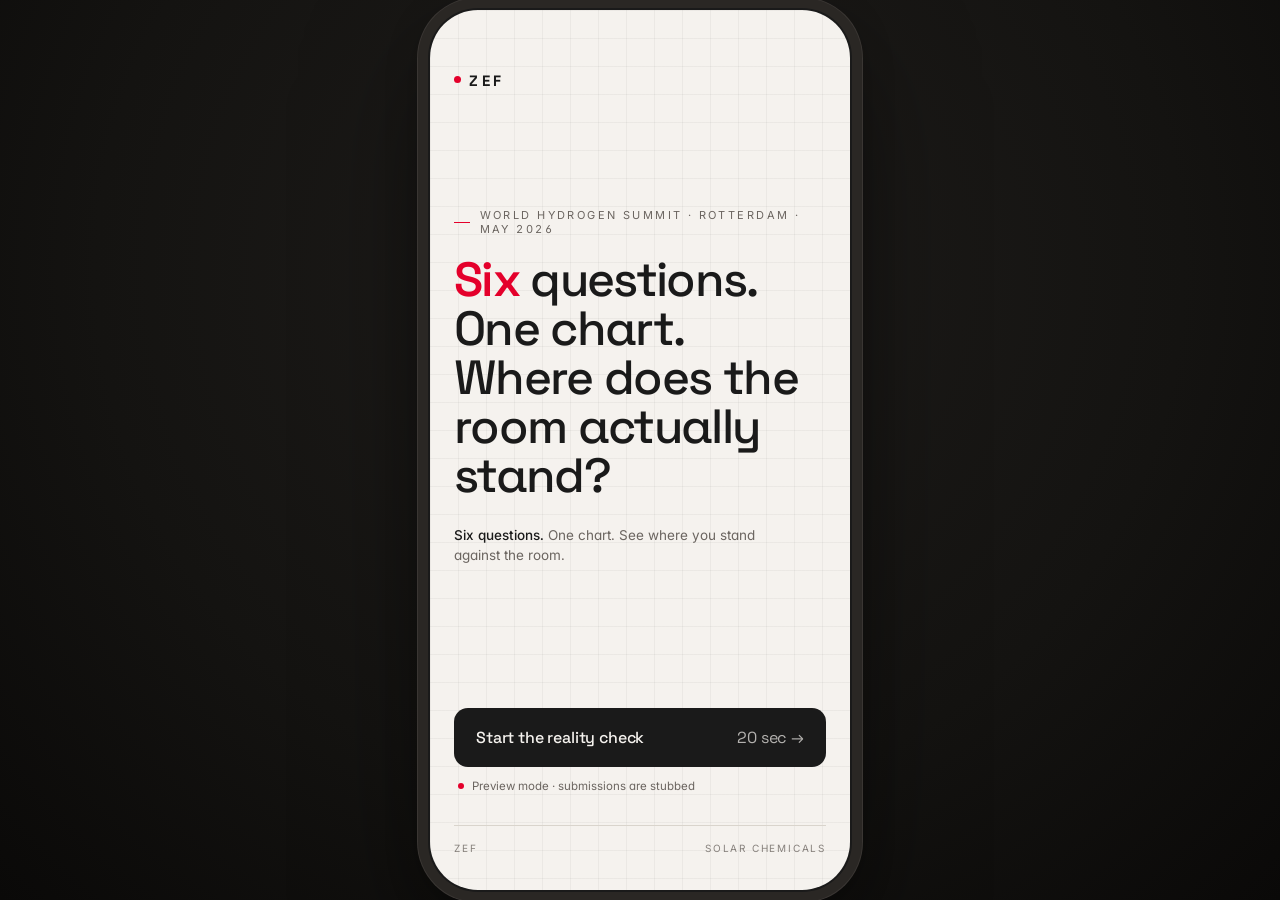
==== commit ddd40519: "Polish: 20-sec hint, Q4 Other, chip overflow, bottom sig, cache-bust" ====
--- a/preview.html
+++ b/preview.html
@@ -31,7 +31,7 @@
 .phone{position:relative;width:min(100vw,420px);height:min(100vh,880px);background:var(--bg);overflow:hidden;border-radius:0;}
 @media (min-width:500px){.phone{border-radius:48px;box-shadow:0 0 0 2px #1a1a1a,0 0 0 12px #2a2724,0 0 0 13px #3a3633,0 50px 120px rgba(0,0,0,.5),0 10px 40px rgba(0,0,0,.35);}}
 .phone::before{content:"";position:absolute;inset:0;pointer-events:none;z-index:1;background-image:linear-gradient(to right,rgba(26,26,26,.045) 1px,transparent 1px),linear-gradient(to bottom,rgba(26,26,26,.045) 1px,transparent 1px);background-size:28px 28px;mix-blend-mode:multiply;}
-.scene{position:absolute;inset:0;z-index:2;display:flex;flex-direction:column;padding:56px 24px 28px;opacity:0;transform:translateX(12px);pointer-events:none;transition:opacity .28s var(--ease),transform .32s var(--ease);overflow-y:auto;overflow-x:hidden;-webkit-overflow-scrolling:touch;}
+.scene{position:absolute;inset:0;z-index:2;display:flex;flex-direction:column;padding:56px 24px 48px;opacity:0;transform:translateX(12px);pointer-events:none;transition:opacity .28s var(--ease),transform .32s var(--ease);overflow-y:auto;overflow-x:hidden;-webkit-overflow-scrolling:touch;}
 .scene.is-active{opacity:1;transform:translateX(0);pointer-events:auto}
 .scene.is-exit-left{transform:translateX(-12px)}
 .topbar{display:flex;align-items:center;justify-content:space-between;height:28px;margin-bottom:auto;}
@@ -141,7 +141,7 @@
 .field input:focus{border-color:var(--ink);box-shadow:0 0 0 3px rgba(26,26,26,.06)}
 .field input.is-invalid{border-color:var(--red);box-shadow:0 0 0 3px rgba(228,0,43,.08)}
 .chips{display:flex;flex-wrap:wrap;gap:6px;margin-top:14px;}
-.chip{flex:1;min-width:0;text-align:center;padding:11px 6px;border:1px solid var(--grey-line);border-radius:99px;background:transparent;font-family:var(--body);font-size:13px;font-weight:500;color:var(--ink);cursor:pointer;transition:all .18s var(--ease);white-space:nowrap;}
+.chip{flex:0 1 auto;text-align:center;padding:10px 14px;border:1px solid var(--grey-line);border-radius:99px;background:transparent;font-family:var(--body);font-size:13px;font-weight:500;color:var(--ink);cursor:pointer;transition:all .18s var(--ease);white-space:nowrap;}
 .chip:hover{border-color:var(--ink)}
 .chip.is-on{background:var(--ink);color:var(--bg);border-color:var(--ink)}
 .chips-hint{font-family:var(--body);font-size:11px;color:var(--muted);margin-top:10px;letter-spacing:.04em;}
@@ -160,8 +160,8 @@
 .success a.see:hover{color:var(--red);border-color:var(--red)}
 .lead-sig{margin-top:28px;padding-top:16px;border-top:1px solid var(--grey-line);font-family:var(--body);font-size:10px;letter-spacing:.18em;text-transform:uppercase;color:var(--muted);display:flex;justify-content:space-between;}
 @media (max-width:380px){
-  .scene{padding:44px 20px 24px}
-  .chip{font-size:12px;padding:10px 4px}
+  .scene{padding:44px 20px 40px}
+  .chip{font-size:12px;padding:9px 11px}
   .bar-row{grid-template-columns:80px 1fr 44px}
   .opt{font-size:17px;padding:14px 16px}
 }
@@ -184,10 +184,10 @@
         <p class="hook-sub"><b>Six questions.</b> One chart. See where you stand against the room.</p>
       </div>
       <div class="hook-cta-wrap">
-        <button class="cta" data-goto="q1"><span>Start the reality check</span><span class="arrow">60 sec →</span></button>
+        <button class="cta" data-goto="q1"><span>Start the reality check</span><span class="arrow">20 sec →</span></button>
         <div class="hook-context"><span class="pulse-dot"></span><span>Preview mode · submissions are stubbed</span></div>
       </div>
-      <div class="hook-signature"><span>Zero Emission Fuels</span><span>SOLAR CHEMICALS · SIMPLIFIED</span></div>
+      <div class="hook-signature"><span>ZEF</span><span>SOLAR CHEMICALS</span></div>
     </section>
 
     <!-- Q1 (single) -->
@@ -262,6 +262,7 @@
         <button class="opt" data-value="transport"><span class="tick"><svg viewBox="0 0 12 12" fill="none"><path d="M2 6l3 3 5-6" stroke="#fff" stroke-width="2" stroke-linecap="round" stroke-linejoin="round"/></svg></span><span class="label">H₂ as transport fuel</span><span class="hint">Trucks, buses</span></button>
         <button class="opt" data-value="emethane"><span class="tick"><svg viewBox="0 0 12 12" fill="none"><path d="M2 6l3 3 5-6" stroke="#fff" stroke-width="2" stroke-linecap="round" stroke-linejoin="round"/></svg></span><span class="label">e-Methane</span><span class="hint">Gas grid</span></button>
         <button class="opt" data-value="esaf"><span class="tick"><svg viewBox="0 0 12 12" fill="none"><path d="M2 6l3 3 5-6" stroke="#fff" stroke-width="2" stroke-linecap="round" stroke-linejoin="round"/></svg></span><span class="label">eSAF / jet fuel</span><span class="hint">Aviation</span></button>
+        <button class="opt" data-value="other"><span class="tick"><svg viewBox="0 0 12 12" fill="none"><path d="M2 6l3 3 5-6" stroke="#fff" stroke-width="2" stroke-linecap="round" stroke-linejoin="round"/></svg></span><span class="label">Other</span><span class="hint">Something else</span></button>
       </div>
     </section>
 
@@ -368,10 +369,10 @@
           <div class="check"><svg width="18" height="18" viewBox="0 0 18 18" fill="none"><path d="M3 9l4 4 8-9" stroke="currentColor" stroke-width="2" stroke-linecap="round" stroke-linejoin="round"/></svg></div>
           <p class="big">On the list. See you in the inbox.</p>
           <p class="small">We'll send the anonymized WHS 2026 results within 72h of the summit close.</p>
-          <a class="see" href="https://zef.tech" target="_blank" rel="noopener">See what ZEF does →</a>
+          <a class="see" href="https://www.zeroemissionfuels.com/" target="_blank" rel="noopener">See what ZEF does →</a>
         </div>
       </div>
-      <div class="lead-sig"><span>ZEF · Delft</span><span>NO SPAM · UNSUBSCRIBE ANY TIME</span></div>
+      <div class="lead-sig"><span>ZEF</span><span>SOLAR CHEMICALS</span></div>
     </section>
 
   </div>
@@ -391,8 +392,8 @@
    options:[{value:"lt20",label:"Under 20 GW",hint:"Stalled"},{value:"20to100",label:"20 – 100 GW",hint:"Slow build"},{value:"100to250",label:"100 – 250 GW",hint:"On pace"},{value:"250to500",label:"250 – 500 GW",hint:"Acceleration"},{value:"gt500",label:"Over 500 GW",hint:"Boom"}],
    short_labels:{lt20:"< 20","20to100":"20–100","100to250":"100–250","250to500":"250–500",gt500:"> 500"}},
   {id:"q4",number:"04",chart_title:"Q4 · End-use",
-   options:[{value:"methanol",label:"Methanol",hint:"Feedstock"},{value:"ammonia",label:"Ammonia",hint:"Fertilizer + carrier"},{value:"refinery",label:"Refinery",hint:"Hydrocrackers"},{value:"transport",label:"H₂ as transport fuel",hint:"Trucks, buses"},{value:"emethane",label:"e-Methane",hint:"Gas grid"},{value:"esaf",label:"eSAF / jet fuel",hint:"Aviation"}],
-   short_labels:{methanol:"Methanol",ammonia:"Ammonia",refinery:"Refinery",transport:"Transport",emethane:"e-Methane",esaf:"eSAF"}},
+   options:[{value:"methanol",label:"Methanol",hint:"Feedstock"},{value:"ammonia",label:"Ammonia",hint:"Fertilizer + carrier"},{value:"refinery",label:"Refinery",hint:"Hydrocrackers"},{value:"transport",label:"H₂ as transport fuel",hint:"Trucks, buses"},{value:"emethane",label:"e-Methane",hint:"Gas grid"},{value:"esaf",label:"eSAF / jet fuel",hint:"Aviation"},{value:"other",label:"Other",hint:"Something else"}],
+   short_labels:{methanol:"Methanol",ammonia:"Ammonia",refinery:"Refinery",transport:"Transport",emethane:"e-Methane",esaf:"eSAF",other:"Other"}},
   {id:"q5",number:"05",chart_title:"Q5 · Production continent",
    options:[{value:"africa",label:"Africa",hint:"Solar abundance"},{value:"eu",label:"Europe",hint:"Policy push"},{value:"asia",label:"Asia",hint:"Demand pull"},{value:"anz",label:"Australia",hint:"Export plays"},{value:"northam",label:"North America",hint:"IRA, scale"},{value:"southam",label:"South America",hint:"Hydro + wind"}],
    short_labels:{africa:"Africa",eu:"Europe",asia:"Asia",anz:"Australia",northam:"N. America",southam:"S. America"}},
@@ -412,7 +413,7 @@
   q1:{lt2:.05,"2to3":.20,"3to5":.40,"5to8":.25,gt8:.10},
   q2:{power:.55,electrolyzers:.50,epc:.35,certification:.30,cost:.20,demand:.20},
   q3:{lt20:.15,"20to100":.30,"100to250":.30,"250to500":.15,gt500:.10},
-  q4:{methanol:.10,ammonia:.30,refinery:.15,transport:.10,emethane:.10,esaf:.25},
+  q4:{methanol:.10,ammonia:.28,refinery:.13,transport:.10,emethane:.08,esaf:.23,other:.08},
   q5:{africa:.18,eu:.20,asia:.30,anz:.10,northam:.14,southam:.08},
   q6:{lt2:.35,"2to3":.30,"3to5":.15,"5to8":.05,gt8:.02,not_us:.13},
 };
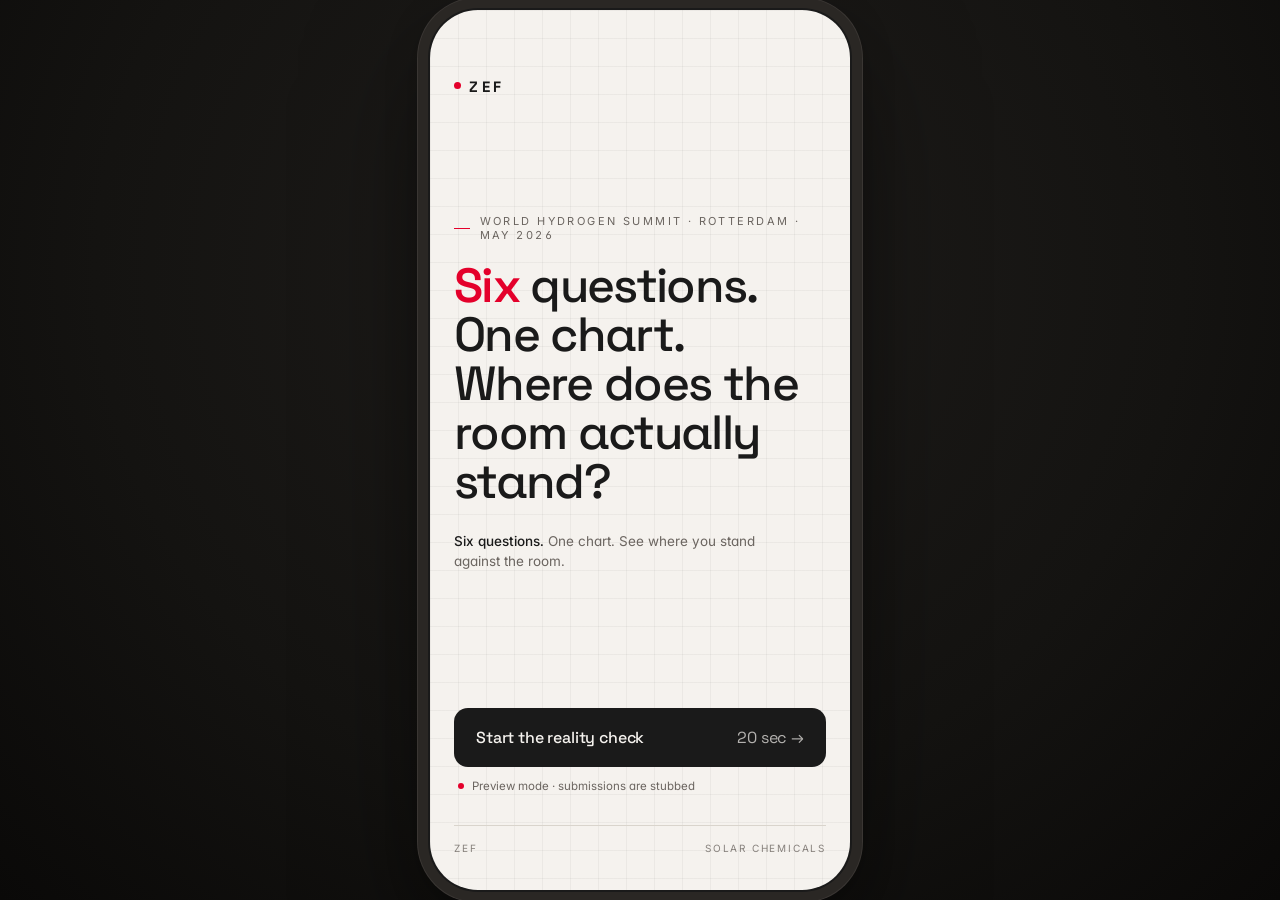
==== commit 4812956b: "Bigger back button (40x40) for better tap target" ====
--- a/preview.html
+++ b/preview.html
@@ -28,21 +28,22 @@
 html,body{margin:0;padding:0;height:100%;overflow:hidden;background:#2a2724;}
 body{font-family:var(--body);color:var(--ink);font-feature-settings:"ss01","cv11","tnum";-webkit-font-smoothing:antialiased;}
 .stage{position:fixed;inset:0;display:flex;align-items:center;justify-content:center;background:radial-gradient(ellipse at 50% 30%,#1f1d1b 0%,#141311 60%,#0a0908 100%);padding:env(safe-area-inset-top) env(safe-area-inset-right) env(safe-area-inset-bottom) env(safe-area-inset-left);}
-.phone{position:relative;width:min(100vw,420px);height:min(100vh,880px);background:var(--bg);overflow:hidden;border-radius:0;}
+.phone{position:relative;width:min(100vw,420px);height:min(100vh,880px);height:min(100dvh,880px);background:var(--bg);overflow:hidden;border-radius:0;}
 @media (min-width:500px){.phone{border-radius:48px;box-shadow:0 0 0 2px #1a1a1a,0 0 0 12px #2a2724,0 0 0 13px #3a3633,0 50px 120px rgba(0,0,0,.5),0 10px 40px rgba(0,0,0,.35);}}
 .phone::before{content:"";position:absolute;inset:0;pointer-events:none;z-index:1;background-image:linear-gradient(to right,rgba(26,26,26,.045) 1px,transparent 1px),linear-gradient(to bottom,rgba(26,26,26,.045) 1px,transparent 1px);background-size:28px 28px;mix-blend-mode:multiply;}
-.scene{position:absolute;inset:0;z-index:2;display:flex;flex-direction:column;padding:56px 24px 48px;opacity:0;transform:translateX(12px);pointer-events:none;transition:opacity .28s var(--ease),transform .32s var(--ease);overflow-y:auto;overflow-x:hidden;-webkit-overflow-scrolling:touch;}
+.scene{position:absolute;inset:0;z-index:2;display:flex;flex-direction:column;padding:56px 24px max(88px, env(safe-area-inset-bottom) + 56px);opacity:0;transform:translateX(12px);pointer-events:none;transition:opacity .28s var(--ease),transform .32s var(--ease);overflow-y:auto;overflow-x:hidden;-webkit-overflow-scrolling:touch;}
 .scene.is-active{opacity:1;transform:translateX(0);pointer-events:auto}
 .scene.is-exit-left{transform:translateX(-12px)}
-.topbar{display:flex;align-items:center;justify-content:space-between;height:28px;margin-bottom:auto;}
+.topbar{display:flex;align-items:center;justify-content:space-between;height:40px;margin-bottom:auto;}
 .wordmark{font-family:var(--display);font-weight:700;font-size:15px;letter-spacing:.24em;color:var(--ink);display:flex;align-items:center;gap:8px;}
 .wordmark .dot{width:7px;height:7px;background:var(--red);border-radius:50%;display:inline-block;transform:translateY(-1px)}
 .progress{display:flex;align-items:center;gap:10px;font-family:var(--body);font-size:11px;font-variant-numeric:tabular-nums;color:var(--muted);letter-spacing:.08em;}
 .progress-bar{width:64px;height:2px;background:var(--grey-soft);border-radius:2px;overflow:hidden;position:relative}
 .progress-bar i{position:absolute;inset:0;background:var(--ink);transform-origin:left;transform:scaleX(0);transition:transform .5s var(--ease)}
-.back{width:28px;height:28px;display:flex;align-items:center;justify-content:center;border-radius:50%;background:transparent;border:1px solid var(--grey-line);cursor:pointer;color:var(--ink);opacity:0;pointer-events:none;transition:opacity .25s;margin-right:-4px;}
+.back{width:40px;height:40px;display:flex;align-items:center;justify-content:center;border-radius:50%;background:transparent;border:1px solid var(--grey-line);cursor:pointer;color:var(--ink);opacity:0;pointer-events:none;transition:opacity .25s, background .15s;margin-left:-6px;}
 .back.is-visible{opacity:1;pointer-events:auto}
-.back svg{width:12px;height:12px}
+.back:active{background:rgba(26,26,26,.06)}
+.back svg{width:14px;height:14px}
 #scene-hook{padding:56px 24px 36px}
 .hook-body{flex:1;display:flex;flex-direction:column;justify-content:center;max-width:100%}
 .hook-eyebrow{font-family:var(--body);font-size:11px;letter-spacing:.22em;text-transform:uppercase;color:var(--muted);margin-bottom:20px;display:flex;align-items:center;gap:10px;}
@@ -88,6 +89,8 @@
 .continue-btn:not(:disabled):active{transform:scale(.985)}
 .continue-btn .continue-meta{font-family:var(--body);font-size:11px;letter-spacing:.16em;text-transform:uppercase;opacity:.6;font-variant-numeric:tabular-nums;}
 .chart-note{font-family:var(--body);font-size:10.5px;color:var(--muted);margin-top:8px;letter-spacing:.02em;line-height:1.4;}
+.chart-note.seed-note{margin-top:10px;padding:8px 12px;background:var(--grey-soft);border-radius:8px;font-style:italic;}
+.reveal-cta-note{margin-top:24px;padding:14px 16px;background:rgba(26,26,26,.04);border-radius:12px;font-family:var(--body);font-size:12px;line-height:1.5;color:var(--muted);}
 #scene-reveal .reveal-inner{display:flex;flex-direction:column;min-height:100%}
 .reveal-head{margin:20px 0 24px}
 .reveal-kicker{font-family:var(--body);font-size:11px;letter-spacing:.22em;text-transform:uppercase;color:var(--red);margin:0 0 12px;display:flex;align-items:center;gap:8px;}
@@ -160,7 +163,7 @@
 .success a.see:hover{color:var(--red);border-color:var(--red)}
 .lead-sig{margin-top:28px;padding-top:16px;border-top:1px solid var(--grey-line);font-family:var(--body);font-size:10px;letter-spacing:.18em;text-transform:uppercase;color:var(--muted);display:flex;justify-content:space-between;}
 @media (max-width:380px){
-  .scene{padding:44px 20px 40px}
+  .scene{padding:44px 20px max(80px, env(safe-area-inset-bottom) + 48px)}
   .chip{font-size:12px;padding:9px 11px}
   .bar-row{grid-template-columns:80px 1fr 44px}
   .opt{font-size:17px;padding:14px 16px}
@@ -317,6 +320,7 @@
         <div class="chart" id="chart-q1" data-question="q1">
           <div class="chart-title"><span>Q1 · €/kg by 2030</span><span class="tot">n = <span class="rev-n">0</span></span></div>
           <div class="bars"></div>
+          <div class="chart-note seed-note" hidden>Seed distribution · chart goes live after <span class="threshold-n">5</span> responses</div>
           <div class="zef-marker" data-marker-for="q1" hidden>
             <div class="tick-line"></div>
             <div><div class="kicker"></div><div class="value"></div></div>
@@ -324,13 +328,8 @@
           </div>
         </div>
 
-        <button class="expand-trigger" id="expand-btn"><span>See all 6 charts</span><span class="chev">↓</span></button>
-        <div class="extra-charts" id="extra-charts">
-          <div class="chart" id="chart-q2" data-question="q2"><div class="chart-title"><span>Q2 · Top cost drivers</span><span class="tot">n = <span class="rev-n">0</span></span></div><div class="bars"></div><div class="chart-note">% of respondents who picked each · can sum to &gt;100%</div></div>
-          <div class="chart" id="chart-q3" data-question="q3"><div class="chart-title"><span>Q3 · GW operational by 2035</span><span class="tot">n = <span class="rev-n">0</span></span></div><div class="bars"></div></div>
-          <div class="chart" id="chart-q4" data-question="q4"><div class="chart-title"><span>Q4 · End-use</span><span class="tot">n = <span class="rev-n">0</span></span></div><div class="bars"></div></div>
-          <div class="chart" id="chart-q5" data-question="q5"><div class="chart-title"><span>Q5 · Production continent</span><span class="tot">n = <span class="rev-n">0</span></span></div><div class="bars"></div></div>
-          <div class="chart" id="chart-q6" data-question="q6"><div class="chart-title"><span>Q6 · You'd adopt at…</span><span class="tot">n = <span class="rev-n">0</span></span></div><div class="bars"></div></div>
+        <div class="reveal-cta-note">
+          The full benchmark — all 6 questions, broken down by role — is sent by email after the summit.
         </div>
 
         <div class="reveal-footer">
@@ -409,7 +408,9 @@
 };
 const BENCHMARK = {question_id:"q1",kicker:"ZEF target",value:"< €3",unit:"/kg by 2030",pill:"TARGET",bucket:"2to3",bucket_offset:1.0};
 let AGGREGATE = {
-  total: 250,
+  total: 2,
+  threshold: 5,
+  source: 'demo',
   q1:{lt2:.05,"2to3":.20,"3to5":.40,"5to8":.25,gt8:.10},
   q2:{power:.55,electrolyzers:.50,epc:.35,certification:.30,cost:.20,demand:.20},
   q3:{lt20:.15,"20to100":.30,"100to250":.30,"250to500":.15,gt500:.10},
@@ -430,8 +431,18 @@
   answers: Object.fromEntries(Q_IDS.map(id=>[id,defaultAnswer(id)])),
   sessionId: (crypto && crypto.randomUUID) ? crypto.randomUUID() : 'sess-'+Date.now(),
   pollPosted:false,
-  extraChartsRendered:false,
 };
+
+// Holds the auto-advance setTimeout id so back-clicks can cancel it.
+let pendingAdvance = null;
+
+function allAnswered(){
+  return Q_IDS.every(id=>{
+    const v=state.answers[id];
+    if(IS_MULTI(id)) return Array.isArray(v) && v.length>0;
+    return !!v;
+  });
+}
 
 function renderHook(key){
   const words = HOOKS[key] || HOOKS.C;
@@ -451,10 +462,21 @@
 renderHook('C');
 
 function goto(id, opts={}){
+  // Fix A: cancel any pending auto-advance so it can't fire after the user navigates.
+  if(pendingAdvance){clearTimeout(pendingAdvance);pendingAdvance=null;}
+
+  // Fix B: never land on reveal with missing answers — redirect to first unanswered question.
+  if(id==='reveal' && !allAnswered()){
+    const missing=Q_IDS.find(qid=>{
+      const v=state.answers[qid];
+      return IS_MULTI(qid) ? (!Array.isArray(v)||v.length===0) : !v;
+    });
+    if(missing) id=missing;
+  }
+
   if(opts.reset){
     Q_IDS.forEach(qid=>state.answers[qid]=defaultAnswer(qid));
     state.pollPosted=false;
-    state.extraChartsRendered=false;
     document.querySelectorAll('.opt').forEach(o=>{o.classList.remove('is-locked');o.classList.remove('is-disabled');});
     document.querySelectorAll('.continue-btn').forEach(btn=>{btn.disabled=true;const c=btn.querySelector('.count');if(c)c.textContent='0';});
     document.querySelectorAll('#role-chips .chip').forEach(c=>c.classList.remove('is-on'));
@@ -463,9 +485,6 @@
     document.getElementById('lead-success').classList.remove('is-on');
     const errEl=document.getElementById('lead-error');if(errEl)errEl.hidden=true;
     document.getElementById('lead-email').value='';
-    const panel=document.getElementById('extra-charts');if(panel)panel.classList.remove('is-open');
-    const expBtn=document.getElementById('expand-btn');
-    if(expBtn){expBtn.classList.remove('is-open');const ls=expBtn.querySelector('span:not(.chev)');if(ls)ls.textContent=`See all ${QUESTIONS.length} charts`;}
   }
   const cur = document.querySelector('.scene.is-active');
   const next = document.getElementById('scene-'+id);
@@ -504,7 +523,7 @@
         const i=Q_IDS.indexOf(qid);
         const isLast=i===Q_IDS.length-1;
         const nextId=isLast?'reveal':Q_IDS[i+1];
-        setTimeout(()=>goto(nextId),280);
+        pendingAdvance=setTimeout(()=>{pendingAdvance=null;goto(nextId);},280);
         if(isLast){console.log('[preview] POST /api/poll',{sessionId:state.sessionId,answers:{...state.answers}});}
       }
     });
@@ -616,41 +635,23 @@
   const primary=QUESTIONS[0];
   document.getElementById('reveal-headline').innerHTML=computeInsight();
   const total=AGGREGATE.total||0;
-  const totalLabel=total>0?`${total} people`:'the room';
-  document.getElementById('reveal-sub').innerHTML=`Here's how ${totalLabel} answered <b>${primary.chart_title}</b>.`+(state.answers[primary.id]?` Yours is in red.`:'');
+  const isPreview=AGGREGATE.source!=='sheet';
+  const totalLabel=total>0?`${total} ${total===1?'person has':'people have'} answered`:'no one has answered yet';
+  document.getElementById('reveal-sub').innerHTML=isPreview
+    ? `${totalLabel} so far. Seed distribution shown until the threshold is reached.`
+    : `Here's how ${total} people answered <b>${primary.chart_title}</b>.`+(state.answers[primary.id]?` Yours is in red.`:'');
   document.querySelectorAll('.chart .rev-n').forEach(el=>el.textContent=total);
-  document.getElementById('rev-live').textContent=total+' ANSWERED';
-  const panel=document.getElementById('extra-charts');
-  if(panel) panel.classList.remove('is-open');
-  const expBtn=document.getElementById('expand-btn');
-  if(expBtn){expBtn.classList.remove('is-open');const ls=expBtn.querySelector('span:not(.chev)');if(ls)ls.textContent=`See all ${QUESTIONS.length} charts`;}
-  state.extraChartsRendered=false;
+  document.getElementById('rev-live').textContent=isPreview
+    ? `PREVIEW · ${total} / ${AGGREGATE.threshold||5}`
+    : `${total} ANSWERED`;
+  const seedNote=document.querySelector('#chart-'+primary.id+' .seed-note');
+  if(seedNote){
+    seedNote.hidden=!isPreview;
+    const thr=seedNote.querySelector('.threshold-n');
+    if(thr) thr.textContent=AGGREGATE.threshold||5;
+  }
   const chart=document.getElementById('chart-'+primary.id);
   if(chart){buildBarChart(chart,primary.id,state.answers[primary.id]);setTimeout(()=>chart.classList.add('is-revealed'),150);}
-}
-
-function renderExtraCharts(){
-  if(state.extraChartsRendered) return;
-  QUESTIONS.slice(1).forEach((q,i)=>{
-    const chart=document.getElementById('chart-'+q.id);
-    if(!chart) return;
-    buildBarChart(chart,q.id,state.answers[q.id]);
-    setTimeout(()=>chart.classList.add('is-revealed'),60+i*60);
-  });
-  state.extraChartsRendered=true;
-}
-
-const expandBtn=document.getElementById('expand-btn');
-if(expandBtn){
-  expandBtn.addEventListener('click',e=>{
-    const panel=document.getElementById('extra-charts');
-    const btn=e.currentTarget;
-    panel.classList.toggle('is-open');
-    btn.classList.toggle('is-open');
-    const labelSpan=btn.querySelector('span:not(.chev)');
-    if(labelSpan) labelSpan.textContent=panel.classList.contains('is-open')?'Collapse':`See all ${QUESTIONS.length} charts`;
-    if(panel.classList.contains('is-open')) renderExtraCharts();
-  });
 }
 
 let selectedRole=null;
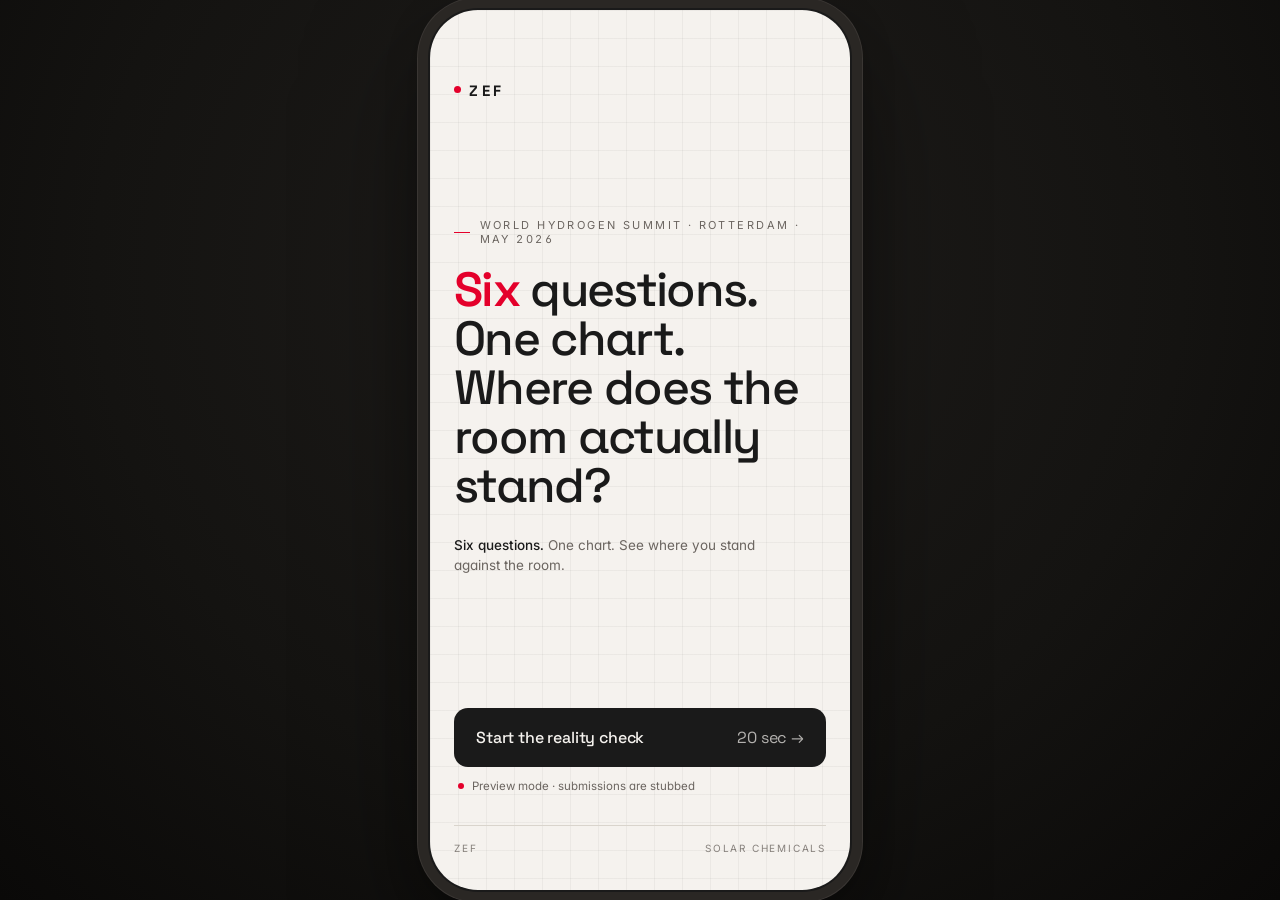
==== commit f3a94cbe: "Remove 60ms pointer-events gap in scene transition (fixes intermittent back button)" ====
--- a/preview.html
+++ b/preview.html
@@ -25,6 +25,8 @@
   --ease:cubic-bezier(.2,.8,.2,1);
 }
 *{box-sizing:border-box;-webkit-tap-highlight-color:transparent}
+button{touch-action:manipulation;-webkit-touch-callout:none;user-select:none;}
+button svg{pointer-events:none}
 html,body{margin:0;padding:0;height:100%;overflow:hidden;background:#2a2724;}
 body{font-family:var(--body);color:var(--ink);font-feature-settings:"ss01","cv11","tnum";-webkit-font-smoothing:antialiased;}
 .stage{position:fixed;inset:0;display:flex;align-items:center;justify-content:center;background:radial-gradient(ellipse at 50% 30%,#1f1d1b 0%,#141311 60%,#0a0908 100%);padding:env(safe-area-inset-top) env(safe-area-inset-right) env(safe-area-inset-bottom) env(safe-area-inset-left);}
@@ -34,16 +36,16 @@
 .scene{position:absolute;inset:0;z-index:2;display:flex;flex-direction:column;padding:56px 24px max(88px, env(safe-area-inset-bottom) + 56px);opacity:0;transform:translateX(12px);pointer-events:none;transition:opacity .28s var(--ease),transform .32s var(--ease);overflow-y:auto;overflow-x:hidden;-webkit-overflow-scrolling:touch;}
 .scene.is-active{opacity:1;transform:translateX(0);pointer-events:auto}
 .scene.is-exit-left{transform:translateX(-12px)}
-.topbar{display:flex;align-items:center;justify-content:space-between;height:40px;margin-bottom:auto;}
+.topbar{display:flex;align-items:center;justify-content:space-between;height:48px;margin-bottom:auto;}
 .wordmark{font-family:var(--display);font-weight:700;font-size:15px;letter-spacing:.24em;color:var(--ink);display:flex;align-items:center;gap:8px;}
 .wordmark .dot{width:7px;height:7px;background:var(--red);border-radius:50%;display:inline-block;transform:translateY(-1px)}
 .progress{display:flex;align-items:center;gap:10px;font-family:var(--body);font-size:11px;font-variant-numeric:tabular-nums;color:var(--muted);letter-spacing:.08em;}
 .progress-bar{width:64px;height:2px;background:var(--grey-soft);border-radius:2px;overflow:hidden;position:relative}
 .progress-bar i{position:absolute;inset:0;background:var(--ink);transform-origin:left;transform:scaleX(0);transition:transform .5s var(--ease)}
-.back{width:40px;height:40px;display:flex;align-items:center;justify-content:center;border-radius:50%;background:transparent;border:1px solid var(--grey-line);cursor:pointer;color:var(--ink);opacity:0;pointer-events:none;transition:opacity .25s, background .15s;margin-left:-6px;}
+.back{width:48px;height:48px;display:flex;align-items:center;justify-content:center;border-radius:50%;background:transparent;border:1px solid var(--grey-line);cursor:pointer;color:var(--ink);opacity:0;pointer-events:none;transition:opacity .25s, background .15s;margin-left:-8px;}
 .back.is-visible{opacity:1;pointer-events:auto}
 .back:active{background:rgba(26,26,26,.06)}
-.back svg{width:14px;height:14px}
+.back svg{width:16px;height:16px}
 #scene-hook{padding:56px 24px 36px}
 .hook-body{flex:1;display:flex;flex-direction:column;justify-content:center;max-width:100%}
 .hook-eyebrow{font-family:var(--body);font-size:11px;letter-spacing:.22em;text-transform:uppercase;color:var(--muted);margin-bottom:20px;display:flex;align-items:center;gap:10px;}
@@ -490,16 +492,22 @@
   const next = document.getElementById('scene-'+id);
   if(!next || next===cur) return;
   if(cur){cur.classList.remove('is-active');cur.classList.add('is-exit-left');setTimeout(()=>cur.classList.remove('is-exit-left'),340);}
-  setTimeout(()=>{
-    next.classList.add('is-active');next.scrollTop=0;state.current=id;
-    if(id==='reveal') renderReveal();
-    if(id==='hook') renderHook(document.body.getAttribute('data-hook')||'C');
-    syncSelections();
-  },60);
-}
-
-document.querySelectorAll('[data-goto]').forEach(el=>{
-  el.addEventListener('click',()=>{goto(el.getAttribute('data-goto'),{reset:el.getAttribute('data-reset')==='1'});});
+  // Sync scene activation — no 60ms pointer-events gap.
+  next.classList.add('is-active');
+  next.scrollTop=0;
+  state.current=id;
+  if(id==='reveal') renderReveal();
+  if(id==='hook') renderHook(document.body.getAttribute('data-hook')||'C');
+  syncSelections();
+}
+
+document.addEventListener('click',(e)=>{
+  const goEl=e.target.closest('[data-goto]');
+  if(!goEl) return;
+  const target=goEl.getAttribute('data-goto');
+  const reset=goEl.getAttribute('data-reset')==='1';
+  console.log('[nav]',target,'from',state.current);
+  goto(target,{reset});
 });
 
 document.querySelectorAll('.options').forEach(group=>{
